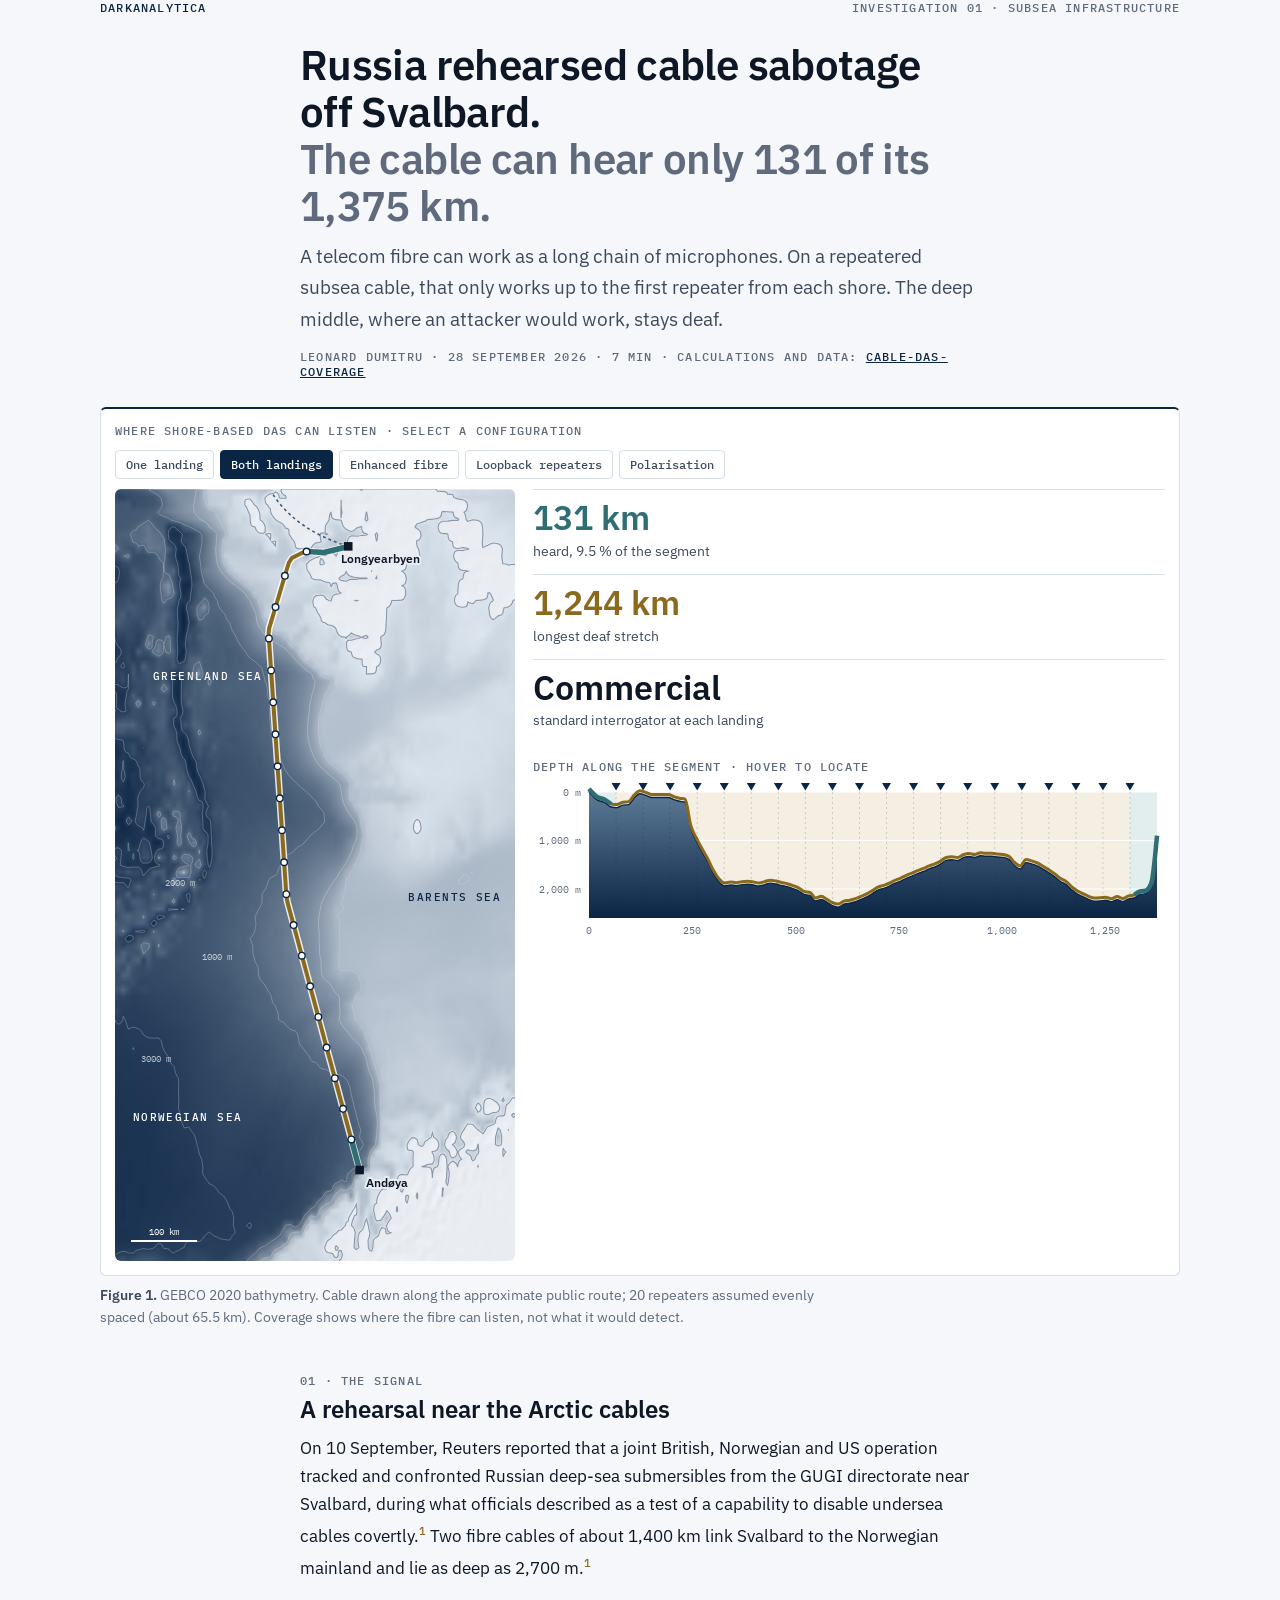
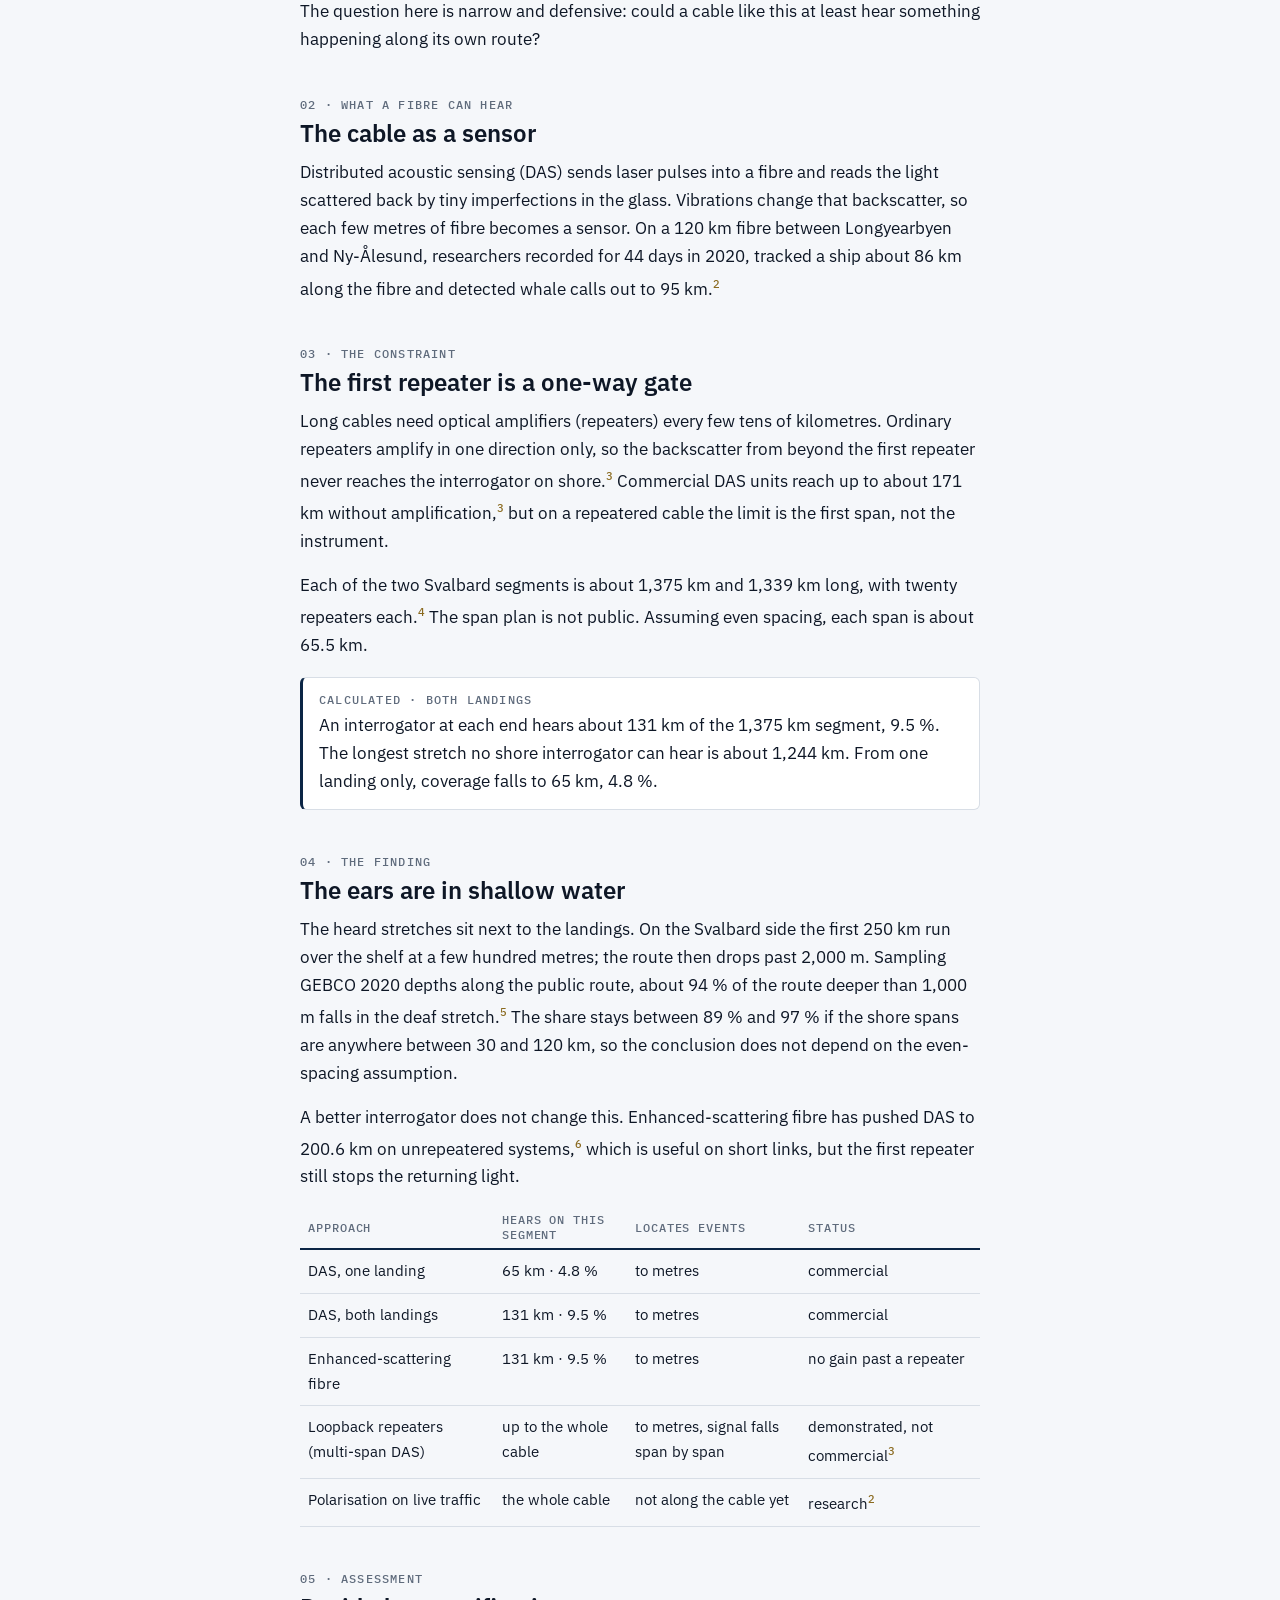
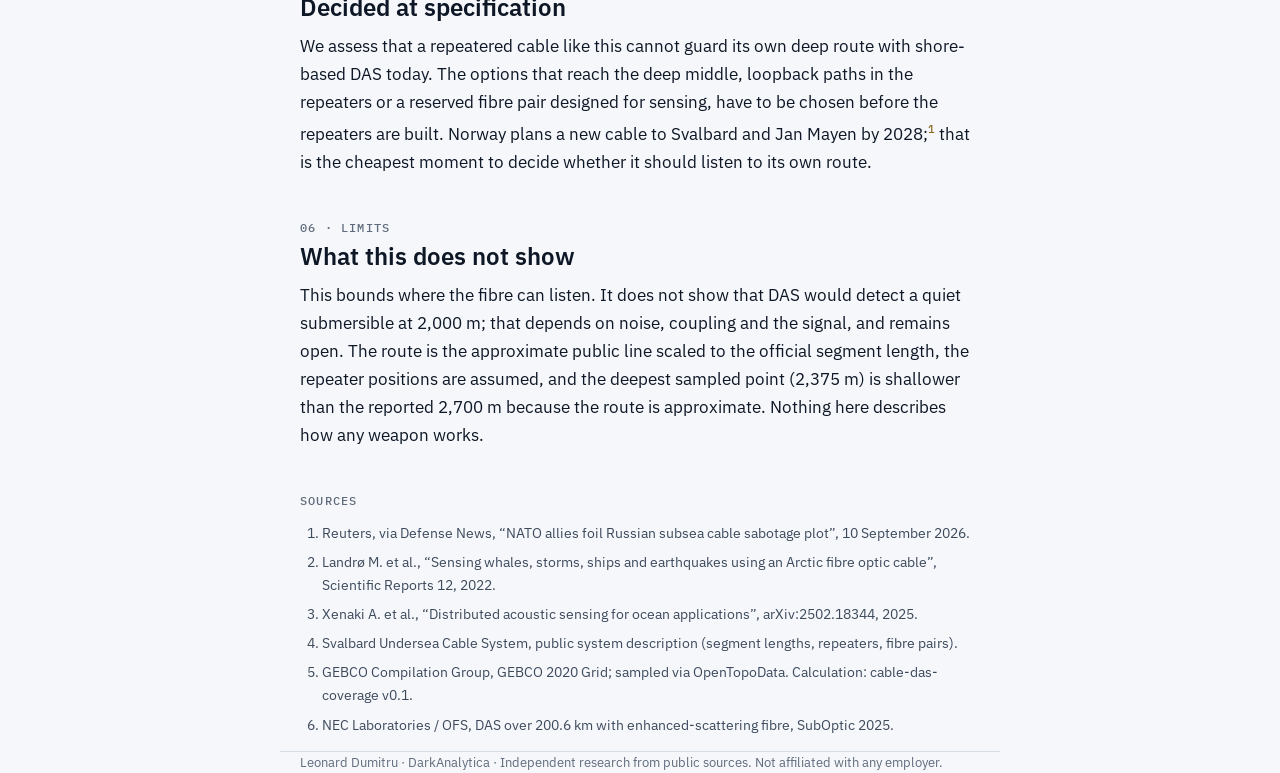
==== research/subsea-cable-das/index.html @ 2b1287aa "Add research note: what a subsea cable can hear" ====
<!doctype html><html lang="en"><head><meta charset="utf-8"><meta name="viewport" content="width=device-width,initial-scale=1">
<title>A subsea cable can hear only its first span · DarkAnalytica</title>
<meta name="description" content="Russia rehearsed cable sabotage off Svalbard. With distributed acoustic sensing, the 1,375 km Svalbard segment can hear only about 131 km from its two landings; the deep middle stays deaf.">
<meta name="author" content="Leonard Dumitru">
<link rel="canonical" href="https://darkanalytica1.github.io/research/subsea-cable-das/">
<meta property="og:type" content="article"><meta property="og:title" content="Russia rehearsed cable sabotage off Svalbard. The cable can hear only 131 of its 1,375 km.">
<meta property="og:description" content="Where a repeatered subsea cable can listen to itself with DAS, and why the deep middle stays deaf.">
<meta property="og:image" content="https://darkanalytica1.github.io/research/subsea-cable-das/og.png"><meta name="twitter:card" content="summary_large_image">
<script type="application/ld+json">{"@context":"https://schema.org","@type":"Article","headline":"A subsea cable can hear only its first span","author":{"@type":"Person","name":"Leonard Dumitru"},"datePublished":"2026-09-28","image":"https://darkanalytica1.github.io/research/subsea-cable-das/og.png"}</script>
<style>
@font-face{font-family:"IBM Plex Sans";src:url(fonts/plex-sans-400.woff2);font-weight:400}
@font-face{font-family:"IBM Plex Sans";src:url(fonts/plex-sans-500.woff2);font-weight:500}
@font-face{font-family:"IBM Plex Sans";src:url(fonts/plex-sans-600.woff2);font-weight:600 700}
@font-face{font-family:"IBM Plex Mono";src:url(fonts/plex-mono-400.woff2);font-weight:400}
@font-face{font-family:"IBM Plex Mono";src:url(fonts/plex-mono-500.woff2);font-weight:500 600}
:root{--page:#F5F7FA;--line:#D8DEE6;--ink:#0E1726;--ink2:#3D4A5C;--ink3:#5F6B7C;--navy:#0B2545;--steel:#3E5C76;--brass:#8A6A1F;--teal:#2F6F73}
*{box-sizing:border-box}body{margin:0;background:var(--page);color:var(--ink);font:400 17px/1.65 "IBM Plex Sans",system-ui,sans-serif}
a{color:var(--navy)}
.w{max-width:720px;margin:0 auto;padding:0 20px}.wide{max-width:1120px;margin:0 auto;padding:0 20px}
.mono{font:500 12px "IBM Plex Mono",monospace;letter-spacing:.1em;text-transform:uppercase;color:var(--ink3)}
header{padding:28px 0 8px}header .bar{display:flex;justify-content:space-between}header .bar a{text-decoration:none;color:var(--navy)}
h1{font:600 clamp(28px,4.2vw,42px)/1.12 "IBM Plex Sans";letter-spacing:-.015em;margin:26px 0 12px}h1 span{display:block;color:var(--ink3)}
.dek{font-size:19px;color:var(--ink2);margin:0 0 10px}.by{margin:14px 0 28px}
h2{font:600 24px/1.25 "IBM Plex Sans";margin:44px 0 10px}h2 small{display:block;font:500 12px "IBM Plex Mono";letter-spacing:.1em;color:var(--ink3);text-transform:uppercase;margin-bottom:6px}
p{margin:0 0 16px}sup a{font:500 11px "IBM Plex Mono";text-decoration:none;color:var(--brass)}
.fig{background:#fff;border:1px solid var(--line);border-top:2px solid var(--navy);border-radius:6px;padding:14px;margin:26px 0 8px}
.fig .hd{display:flex;justify-content:space-between;gap:12px;flex-wrap:wrap;margin-bottom:10px}
.tabs{display:flex;gap:6px;flex-wrap:wrap}.tabs button{all:unset;cursor:pointer;font:500 12px "IBM Plex Mono";padding:6px 10px;border:1px solid var(--line);border-radius:4px;color:var(--ink2);transition:border-color .2s,background .2s}
.tabs button:hover{border-color:var(--steel)}.tabs button[aria-pressed=true]{background:var(--navy);color:#fff;border-color:var(--navy)}
.tabs button:focus-visible{outline:2px solid var(--brass);outline-offset:2px}
.grid{display:grid;grid-template-columns:400px 1fr;gap:18px}
.stat{border-top:1px solid var(--line);padding:10px 0}.stat b{display:block;font:600 34px/1.05 "IBM Plex Sans"}.stat span{font-size:14px;color:var(--ink2)}
.cap{font-size:13.5px;color:var(--ink3);margin:8px 0 24px}.cap b{color:var(--ink2)}
table{width:100%;border-collapse:collapse;font-size:15px;margin:10px 0 24px}th{font:500 11.5px "IBM Plex Mono";letter-spacing:.08em;text-transform:uppercase;color:var(--ink3);text-align:left;border-bottom:2px solid var(--navy);padding:6px 8px}
td{border-bottom:1px solid var(--line);padding:9px 8px;vertical-align:top}
.box{background:#fff;border:1px solid var(--line);border-left:3px solid var(--navy);border-radius:6px;padding:14px 16px;margin:18px 0}
.box .mono{display:block;margin-bottom:4px}
ol.src{font-size:14px;color:var(--ink2);padding-left:22px}ol.src li{margin:6px 0}
footer{border-top:1px solid var(--line);margin-top:48px;padding:20px 0 40px;font-size:13px;color:var(--ink3)}
@media(max-width:900px){.grid{grid-template-columns:1fr}#map{margin:0 auto}}
</style></head><body>
<header class="wide"><div class="bar mono"><a href="/">DarkAnalytica</a><span>Investigation 01 · Subsea infrastructure</span></div></header>
<main>
<div class="w">
<h1>Russia rehearsed cable sabotage off Svalbard.<span>The cable can hear only 131 of its 1,375&nbsp;km.</span></h1>
<p class="dek">A telecom fibre can work as a long chain of microphones. On a repeatered subsea cable, that only works up to the first repeater from each shore. The deep middle, where an attacker would work, stays deaf.</p>
<div class="by mono">Leonard Dumitru · 28 September 2026 · 7 min · calculations and data: <a href="https://github.com/darkanalytica1/cable-das-coverage">cable-das-coverage</a></div>
</div>
<div class="wide"><div class="fig">
 <div class="hd"><span class="mono">Where shore-based DAS can listen · select a configuration</span>
  <div class="tabs" role="group" aria-label="Configuration">
   <button data-s="single" aria-pressed="false">One landing</button><button data-s="dual" aria-pressed="true">Both landings</button><button data-s="esf" aria-pressed="false">Enhanced fibre</button><button data-s="loop" aria-pressed="false">Loopback repeaters</button><button data-s="sop" aria-pressed="false">Polarisation</button></div></div>
 <div class="grid"><div id="map"><noscript><img src="static.png" alt="Map and profile of the Svalbard cable with heard and deaf stretches" style="width:100%"></noscript></div>
  <div><div class="stat"><b id="sH" style="color:var(--teal)">131 km</b><span id="sHt">heard, 9.5 % of the segment</span></div>
   <div class="stat"><b id="sD" style="color:var(--brass)">1,244 km</b><span id="sDt">longest deaf stretch</span></div>
   <div class="stat"><b id="sN">Commercial</b><span id="sNt">standard interrogator at each landing</span></div>
   <div class="mono" style="margin-top:16px">Depth along the segment · hover to locate</div><div id="prof"></div></div></div>
</div>
<p class="cap w" style="padding:0"><b>Figure 1.</b> GEBCO 2020 bathymetry. Cable drawn along the approximate public route; 20 repeaters assumed evenly spaced (about 65.5 km). Coverage shows where the fibre can listen, not what it would detect.</p></div>
<div class="w">
<h2><small>01 · The signal</small>A rehearsal near the Arctic cables</h2>
<p>On 10 September, Reuters reported that a joint British, Norwegian and US operation tracked and confronted Russian deep-sea submersibles from the GUGI directorate near Svalbard, during what officials described as a test of a capability to disable undersea cables covertly.<sup><a href="#s1">1</a></sup> Two fibre cables of about 1,400 km link Svalbard to the Norwegian mainland and lie as deep as 2,700 m.<sup><a href="#s1">1</a></sup></p>
<p>The question here is narrow and defensive: could a cable like this at least hear something happening along its own route?</p>
<h2><small>02 · What a fibre can hear</small>The cable as a sensor</h2>
<p>Distributed acoustic sensing (DAS) sends laser pulses into a fibre and reads the light scattered back by tiny imperfections in the glass. Vibrations change that backscatter, so each few metres of fibre becomes a sensor. On a 120 km fibre between Longyearbyen and Ny-Ålesund, researchers recorded for 44 days in 2020, tracked a ship about 86 km along the fibre and detected whale calls out to 95 km.<sup><a href="#s2">2</a></sup></p>
<h2><small>03 · The constraint</small>The first repeater is a one-way gate</h2>
<p>Long cables need optical amplifiers (repeaters) every few tens of kilometres. Ordinary repeaters amplify in one direction only, so the backscatter from beyond the first repeater never reaches the interrogator on shore.<sup><a href="#s3">3</a></sup> Commercial DAS units reach up to about 171 km without amplification,<sup><a href="#s3">3</a></sup> but on a repeatered cable the limit is the first span, not the instrument.</p>
<p>Each of the two Svalbard segments is about 1,375 km and 1,339 km long, with twenty repeaters each.<sup><a href="#s4">4</a></sup> The span plan is not public. Assuming even spacing, each span is about 65.5 km.</p>
<div class="box"><span class="mono">Calculated · both landings</span>An interrogator at each end hears about 131 km of the 1,375 km segment, 9.5 %. The longest stretch no shore interrogator can hear is about 1,244 km. From one landing only, coverage falls to 65 km, 4.8 %.</div>
<h2><small>04 · The finding</small>The ears are in shallow water</h2>
<p>The heard stretches sit next to the landings. On the Svalbard side the first 250 km run over the shelf at a few hundred metres; the route then drops past 2,000 m. Sampling GEBCO 2020 depths along the public route, about 94 % of the route deeper than 1,000 m falls in the deaf stretch.<sup><a href="#s5">5</a></sup> The share stays between 89 % and 97 % if the shore spans are anywhere between 30 and 120 km, so the conclusion does not depend on the even-spacing assumption.</p>
<p>A better interrogator does not change this. Enhanced-scattering fibre has pushed DAS to 200.6 km on unrepeatered systems,<sup><a href="#s6">6</a></sup> which is useful on short links, but the first repeater still stops the returning light.</p>
<table><thead><tr><th>Approach</th><th>Hears on this segment</th><th>Locates events</th><th>Status</th></tr></thead><tbody>
<tr><td>DAS, one landing</td><td>65 km · 4.8 %</td><td>to metres</td><td>commercial</td></tr>
<tr><td>DAS, both landings</td><td>131 km · 9.5 %</td><td>to metres</td><td>commercial</td></tr>
<tr><td>Enhanced-scattering fibre</td><td>131 km · 9.5 %</td><td>to metres</td><td>no gain past a repeater</td></tr>
<tr><td>Loopback repeaters (multi-span DAS)</td><td>up to the whole cable</td><td>to metres, signal falls span by span</td><td>demonstrated, not commercial<sup><a href="#s3">3</a></sup></td></tr>
<tr><td>Polarisation on live traffic</td><td>the whole cable</td><td>not along the cable yet</td><td>research<sup><a href="#s2">2</a></sup></td></tr>
</tbody></table>
<h2><small>05 · Assessment</small>Decided at specification</h2>
<p>We assess that a repeatered cable like this cannot guard its own deep route with shore-based DAS today. The options that reach the deep middle, loopback paths in the repeaters or a reserved fibre pair designed for sensing, have to be chosen before the repeaters are built. Norway plans a new cable to Svalbard and Jan Mayen by 2028;<sup><a href="#s1">1</a></sup> that is the cheapest moment to decide whether it should listen to its own route.</p>
<h2><small>06 · Limits</small>What this does not show</h2>
<p>This bounds where the fibre can listen. It does not show that DAS would detect a quiet submersible at 2,000 m; that depends on noise, coupling and the signal, and remains open. The route is the approximate public line scaled to the official segment length, the repeater positions are assumed, and the deepest sampled point (2,375 m) is shallower than the reported 2,700 m because the route is approximate. Nothing here describes how any weapon works.</p>
<h2><small>Sources</small></h2>
<ol class="src">
<li id="s1">Reuters, via Defense News, “NATO allies foil Russian subsea cable sabotage plot”, 10 September 2026.</li>
<li id="s2">Landrø M. et al., “Sensing whales, storms, ships and earthquakes using an Arctic fibre optic cable”, Scientific Reports 12, 2022.</li>
<li id="s3">Xenaki A. et al., “Distributed acoustic sensing for ocean applications”, arXiv:2502.18344, 2025.</li>
<li id="s4">Svalbard Undersea Cable System, public system description (segment lengths, repeaters, fibre pairs).</li>
<li id="s5">GEBCO Compilation Group, GEBCO 2020 Grid; sampled via OpenTopoData. Calculation: cable-das-coverage v0.1.</li>
<li id="s6">NEC Laboratories / OFS, DAS over 200.6 km with enhanced-scattering fibre, SubOptic 2025.</li>
</ol>
</div></main>
<footer class="w">Leonard Dumitru · DarkAnalytica · Independent research from public sources. Not affiliated with any employer.</footer>
<script src="d3.min.js"></script><script src="data.js"></script><script src="figure.js"></script>
<script>
const note={single:["65 km","heard, 4.8 % of the segment","1,310 km","Commercial","one interrogator at Longyearbyen"],
 dual:["131 km","heard, 9.5 % of the segment","1,244 km","Commercial","standard interrogator at each landing"],
 esf:["131 km","heard, 9.5 %: longer reach, same first repeater","1,244 km","No gain","enhanced-scattering fibre, 200.6 km reach"],
 loop:["1,375 km","heard span by span, signal falls with each span","0 km","Not commercial","loopback paths built into the repeaters"],
 sop:["1,375 km","sensed, but events cannot be located along the cable","n/a","Research","polarisation changes on the live data signal"]};
const mapEl=document.getElementById("map"), profEl=document.getElementById("prof");
function draw(s){ const W=Math.min(400,mapEl.parentElement.clientWidth);
 drawMap(mapEl,{id:"a",w:W,h:W*1.93,latMax:79.0,scenario:s,rw:4,rr:3.3,fs:12,scaleBar:[16,W*1.93-20],
  labels:[{t:"Longyearbyen",lon:15.3,lat:78.0,fs:12,w:600,halo:"#E9EDF2"},{t:"Andøya",lon:16.5,lat:69.5,fs:12,w:600,halo:"#E9EDF2"},{t:"NORWEGIAN SEA",lon:5.0,lat:70.4,mono:true,fs:10.5,c:"#fff",ls:".14em"},{t:"GREENLAND SEA",lon:6,lat:76.4,mono:true,fs:10.5,c:"#fff",ls:".14em"},{t:"BARENTS SEA",lon:18.6,lat:73.4,mono:true,fs:10.5,c:"#0B2545",ls:".14em"}]});
 drawProfile(profEl,{id:"b",w:profEl.clientWidth||600,h:170,scenario:s,fs:12,cw:3,m:{l:56,r:8,t:18,b:26},onHover:km=>mapEl._hover&&mapEl._hover(km)});
 const n=note[s]; sH.textContent=n[0]; sHt.textContent=n[1]; sD.textContent=n[2]; sN.textContent=n[3]; sNt.textContent=n[4]; }
document.querySelectorAll(".tabs button").forEach(b=>b.onclick=()=>{document.querySelectorAll(".tabs button").forEach(x=>x.setAttribute("aria-pressed",x===b));draw(b.dataset.s)});
draw("dual"); let t; addEventListener("resize",()=>{clearTimeout(t);t=setTimeout(()=>draw(document.querySelector('.tabs [aria-pressed=true]').dataset.s),200)});
</script></body></html>
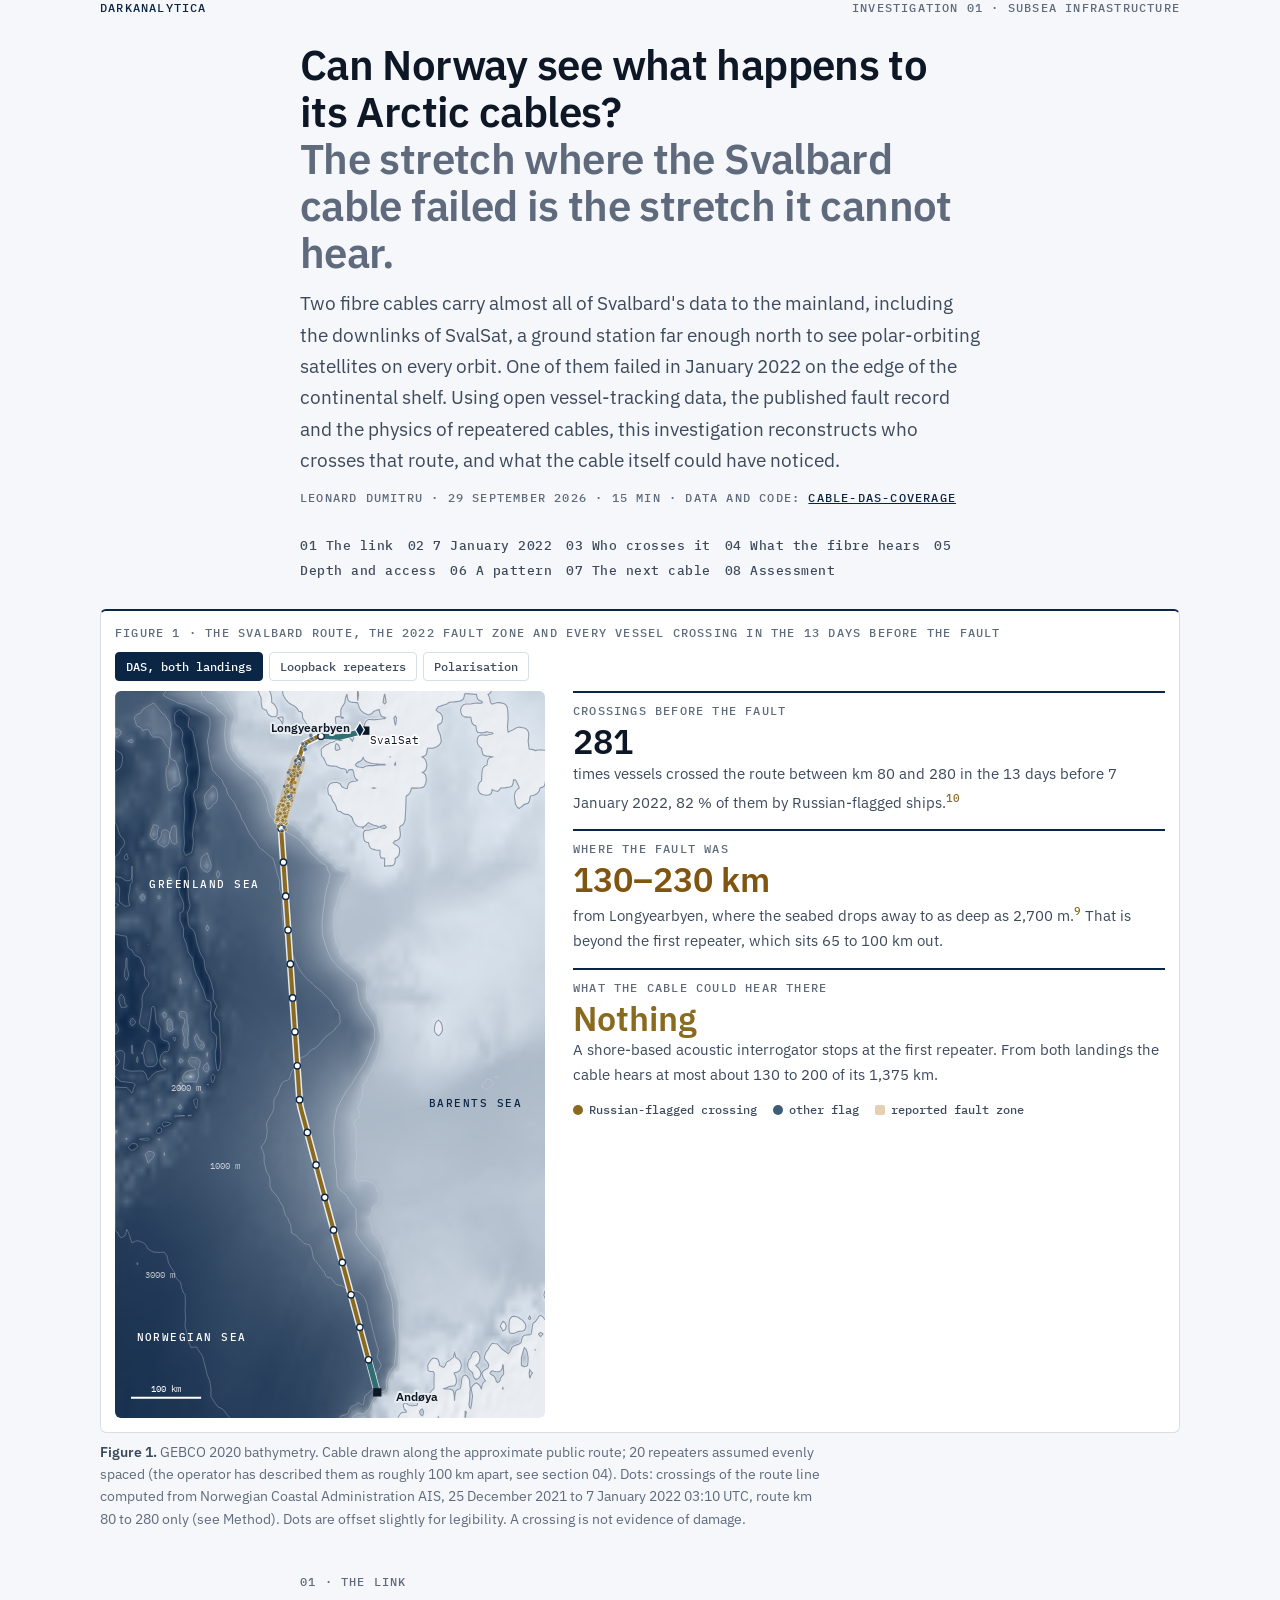
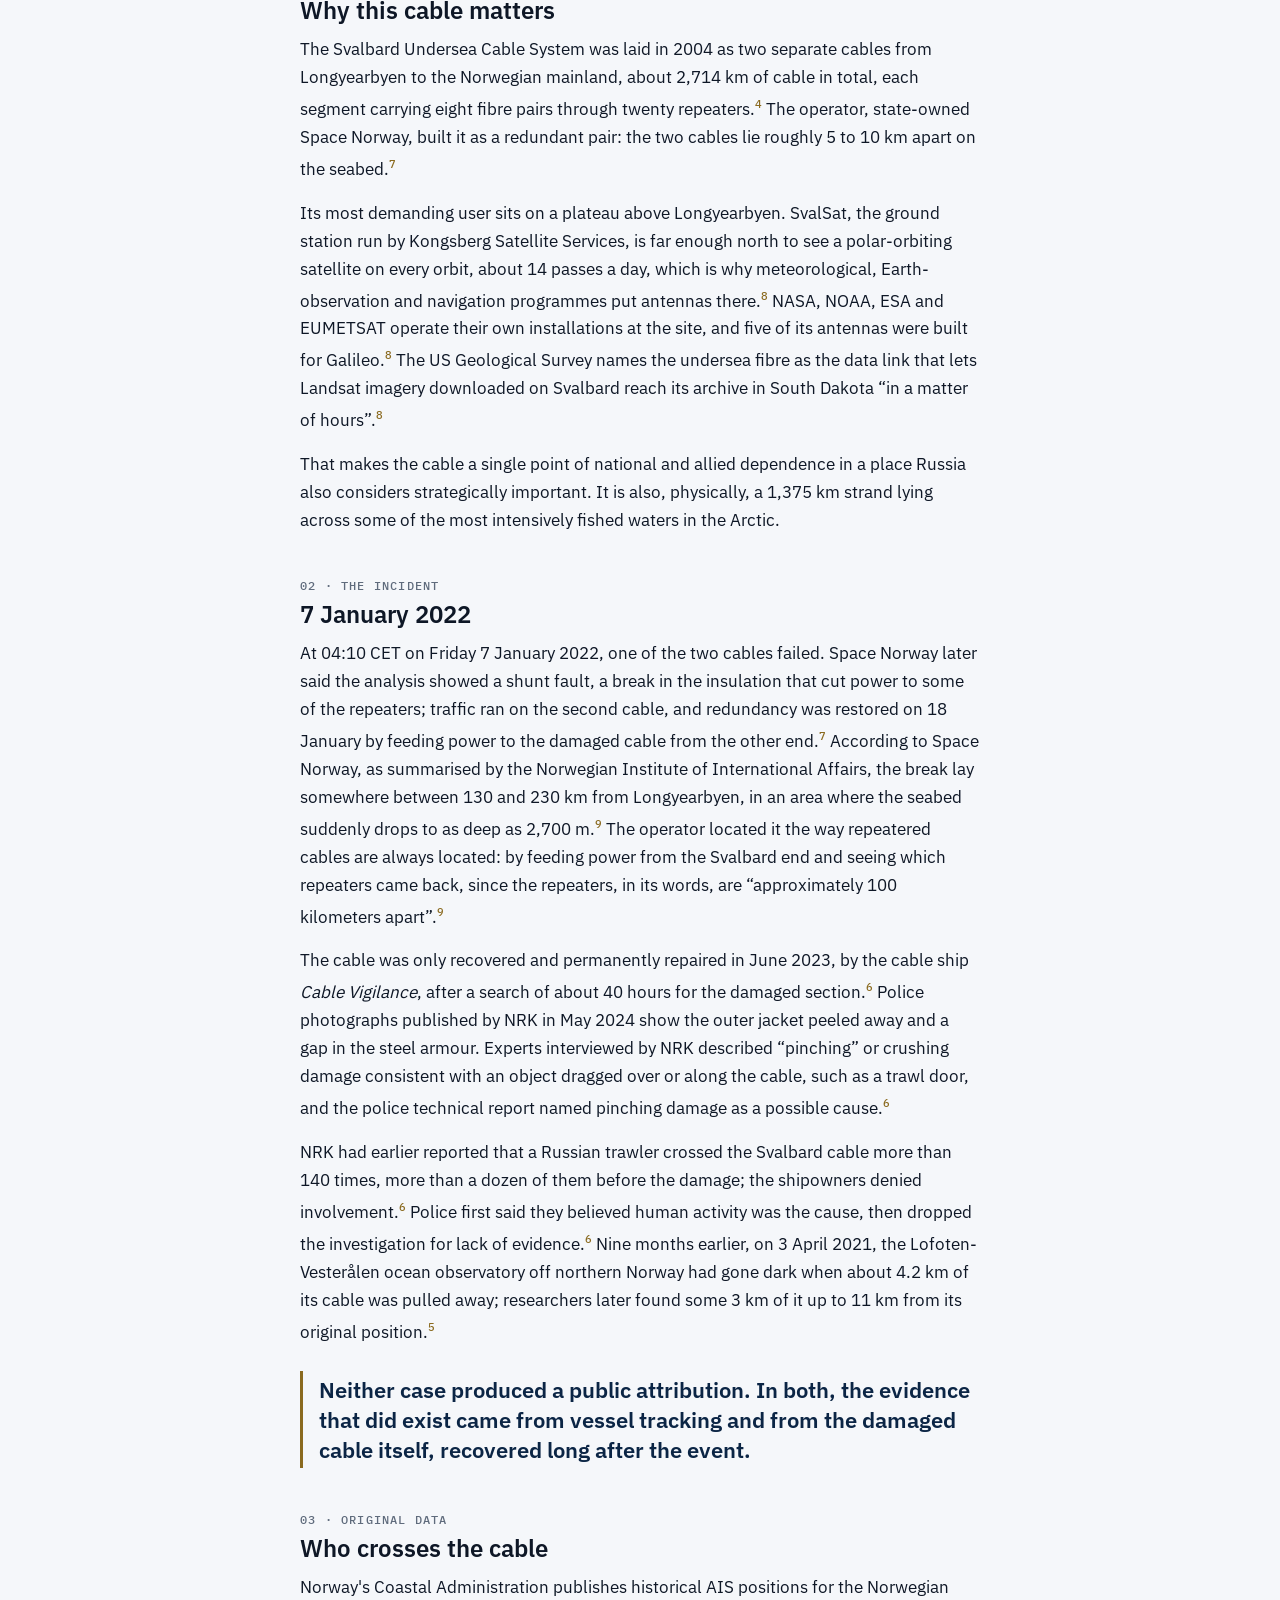
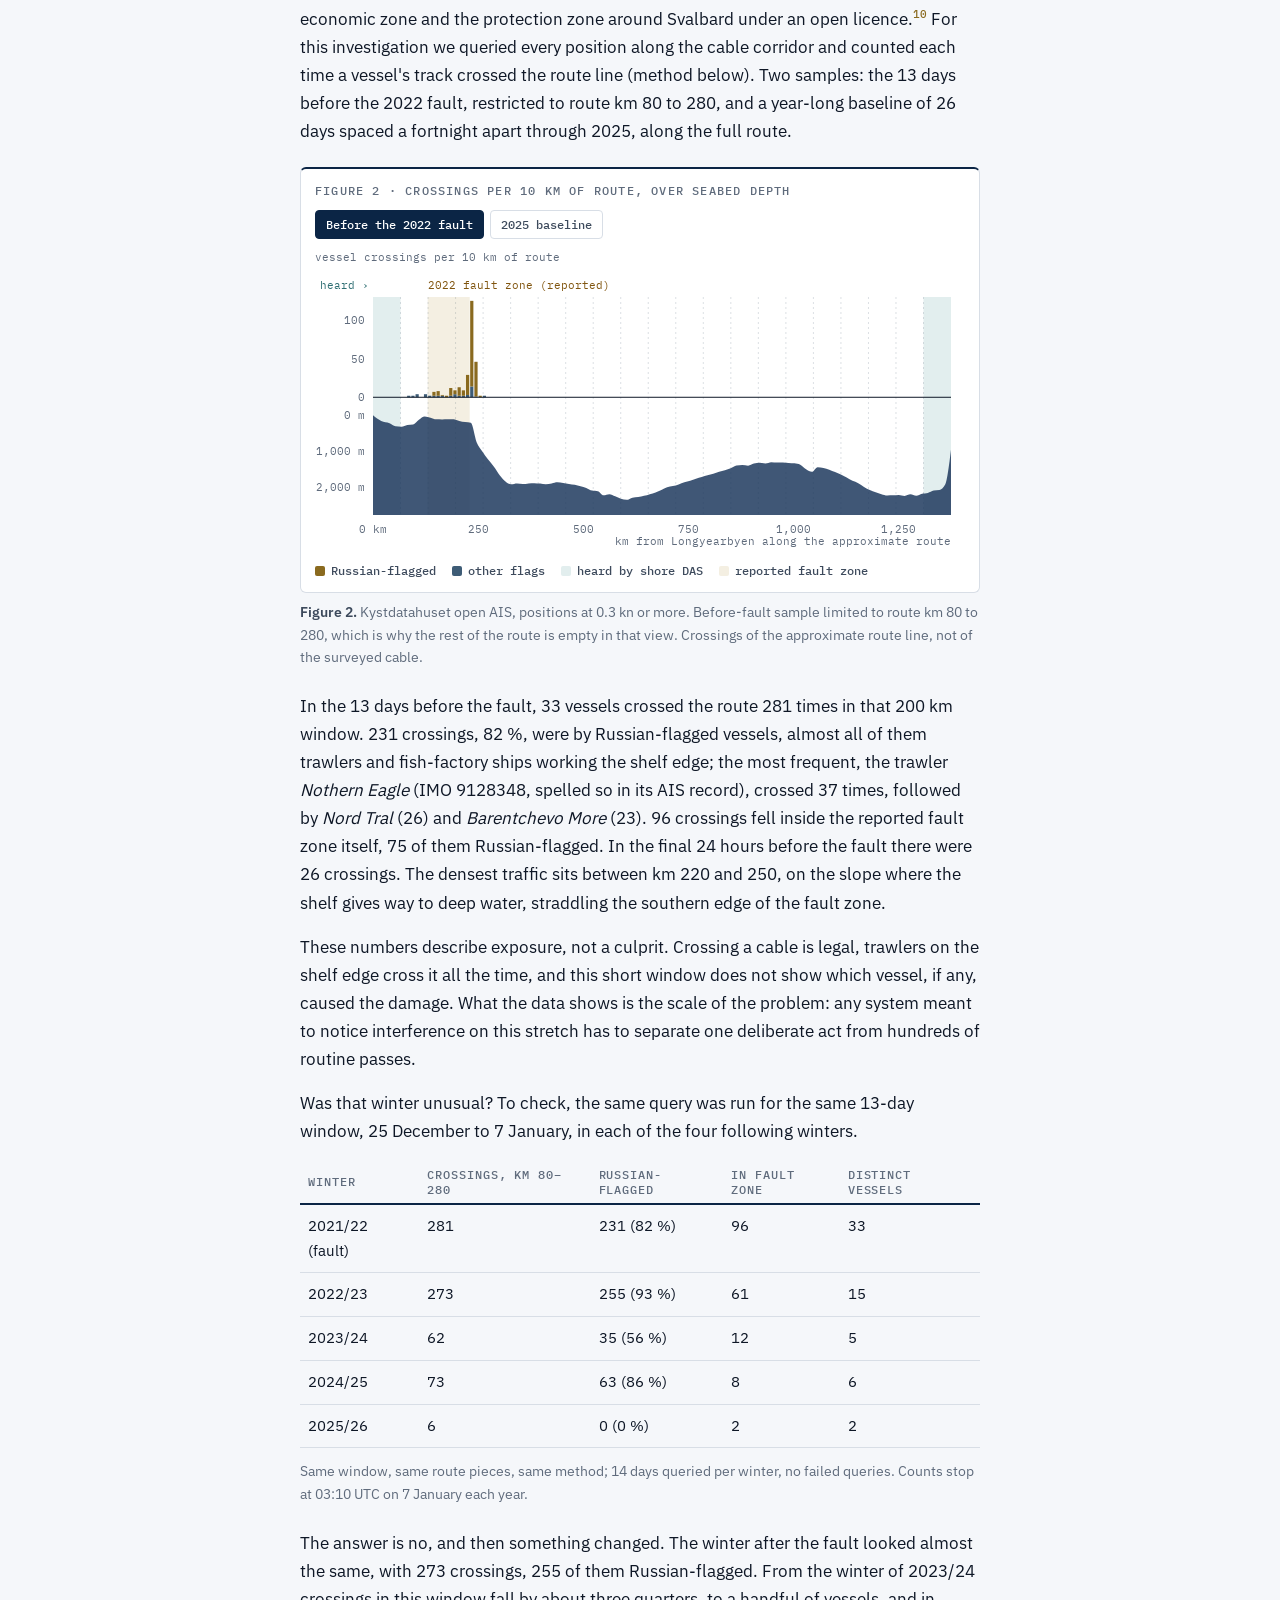
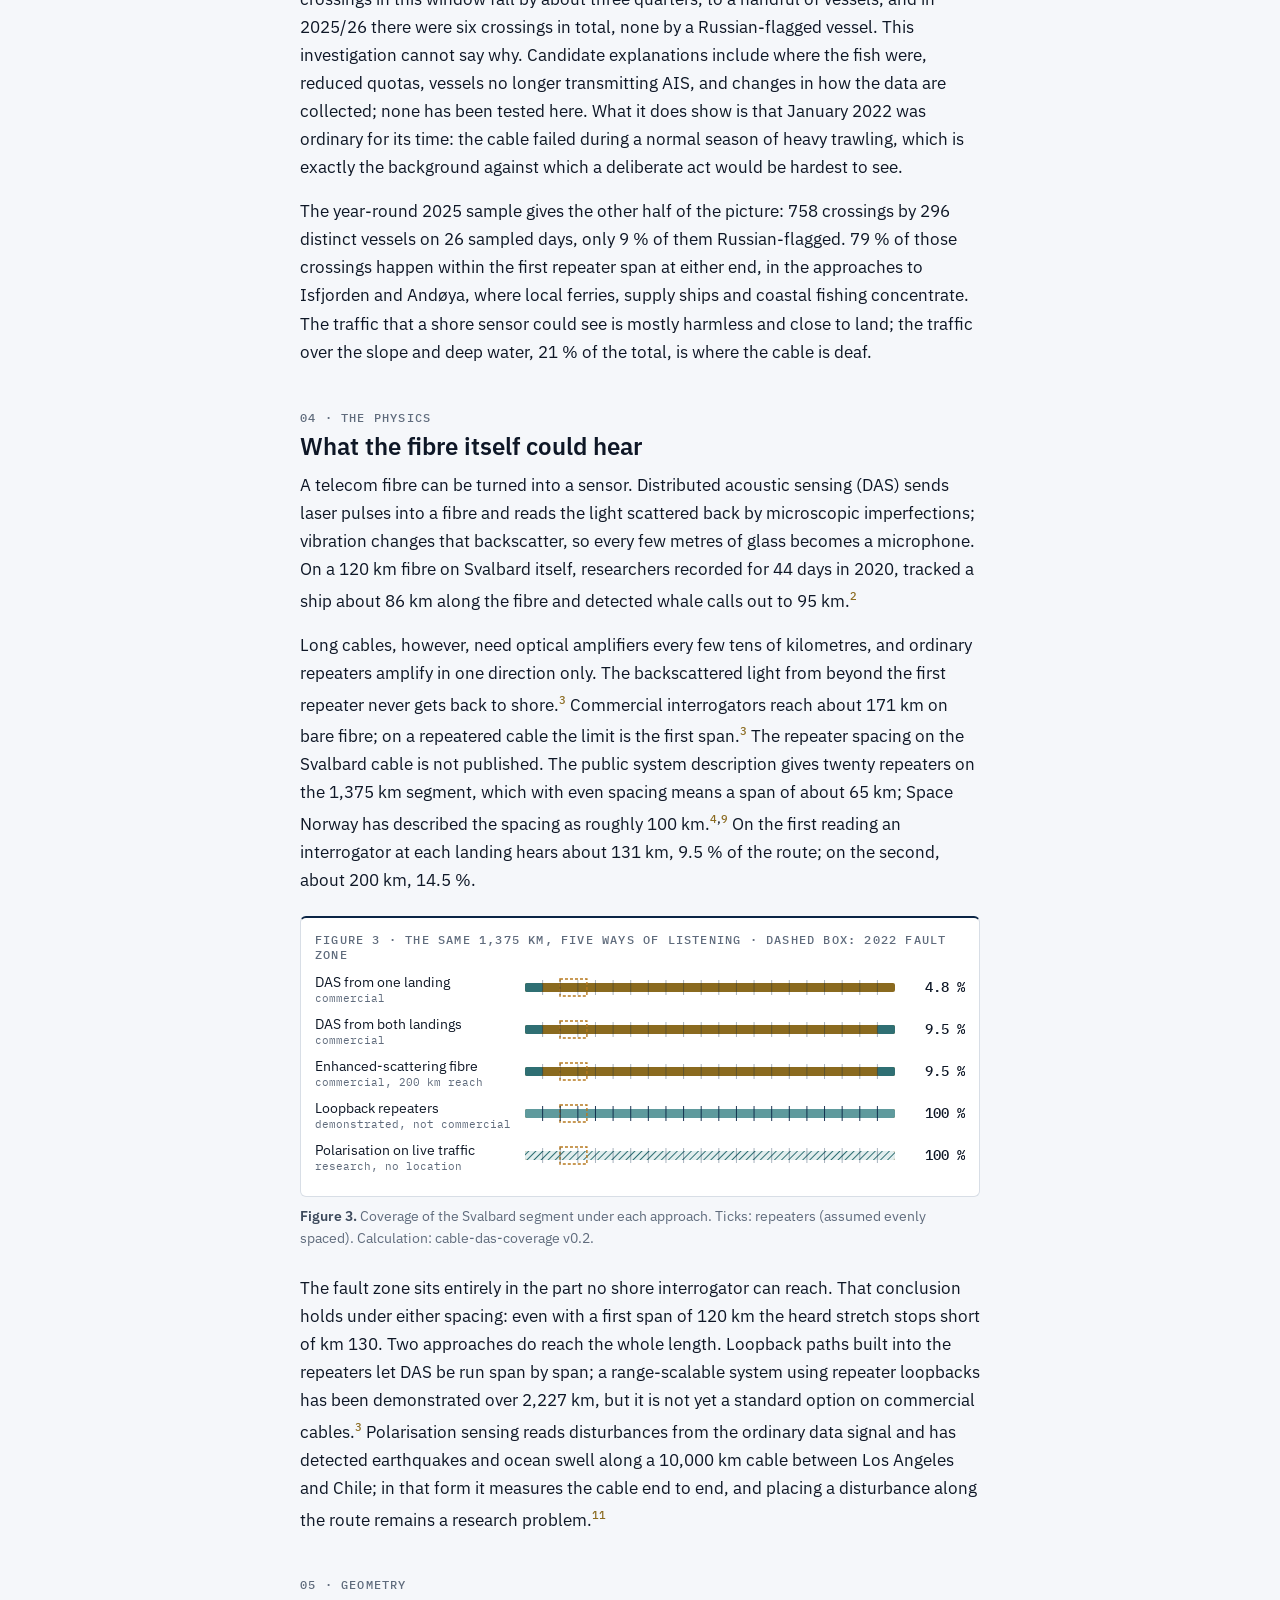
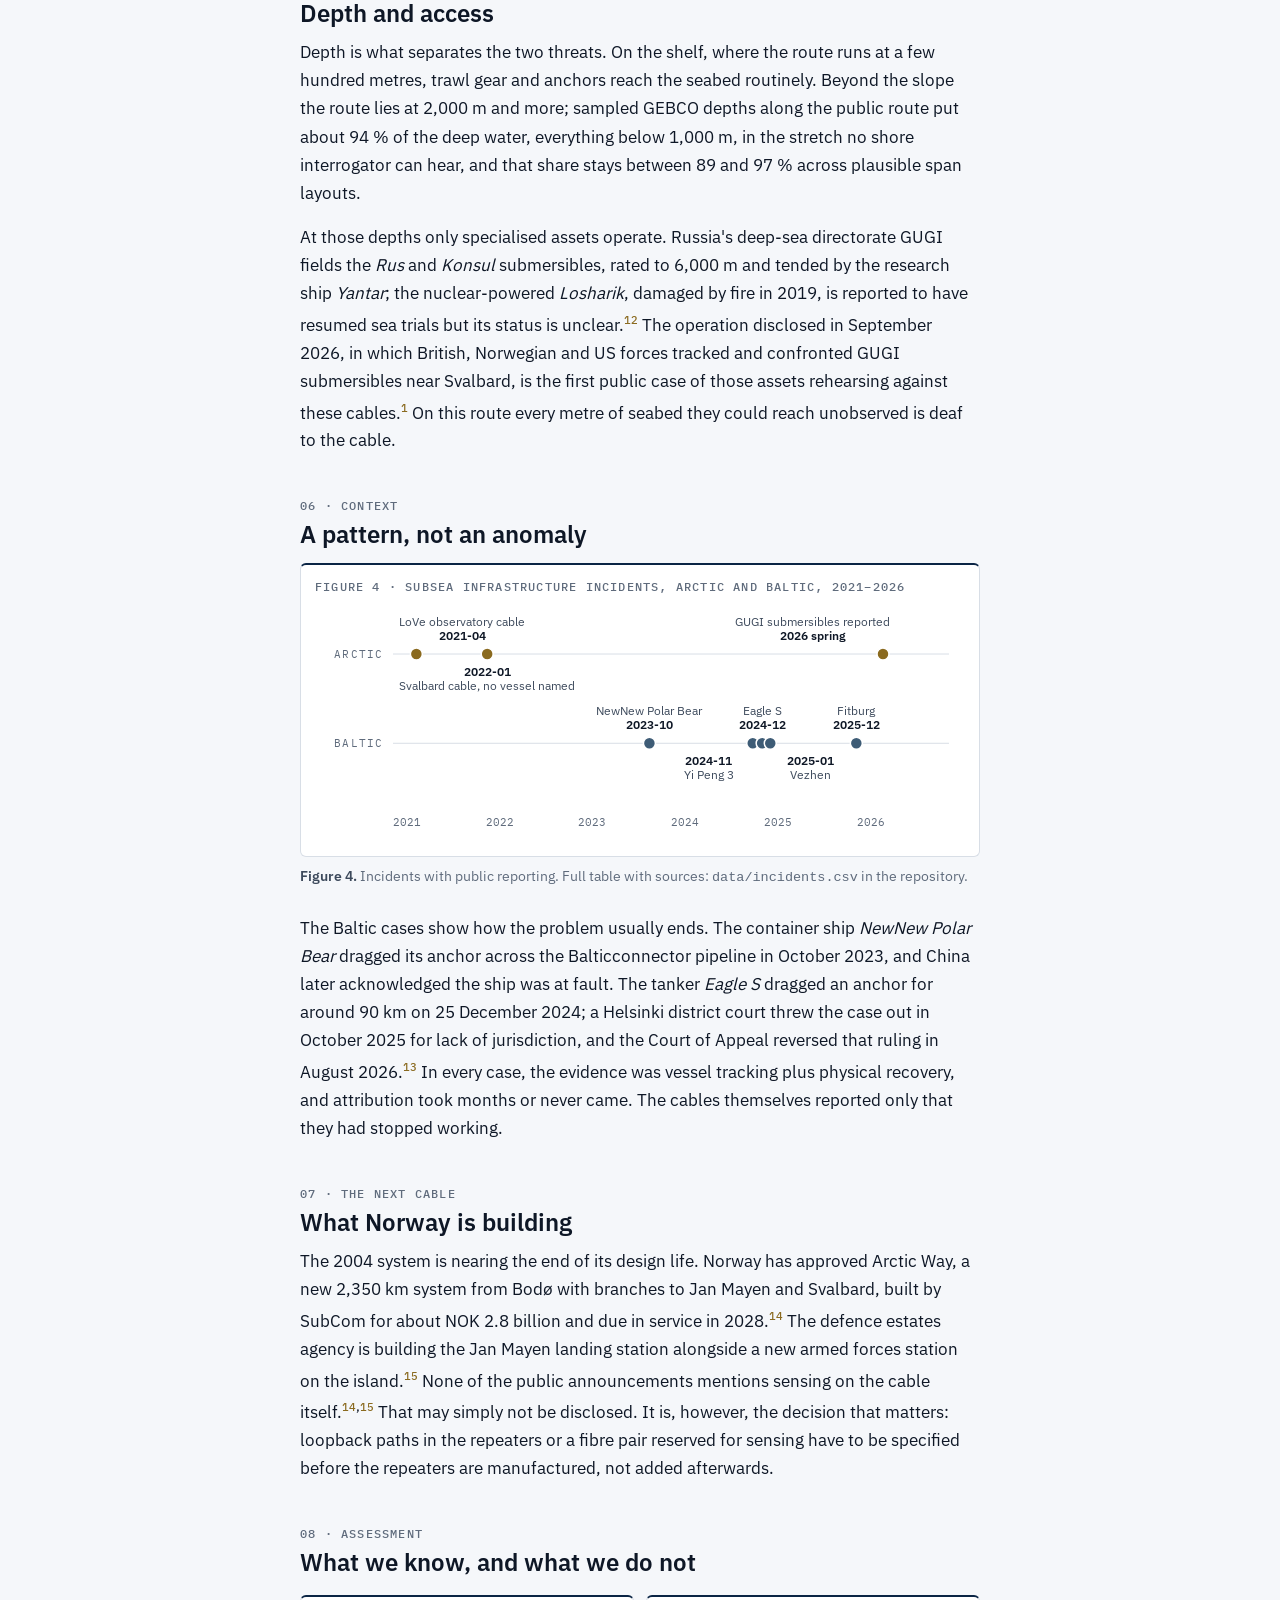
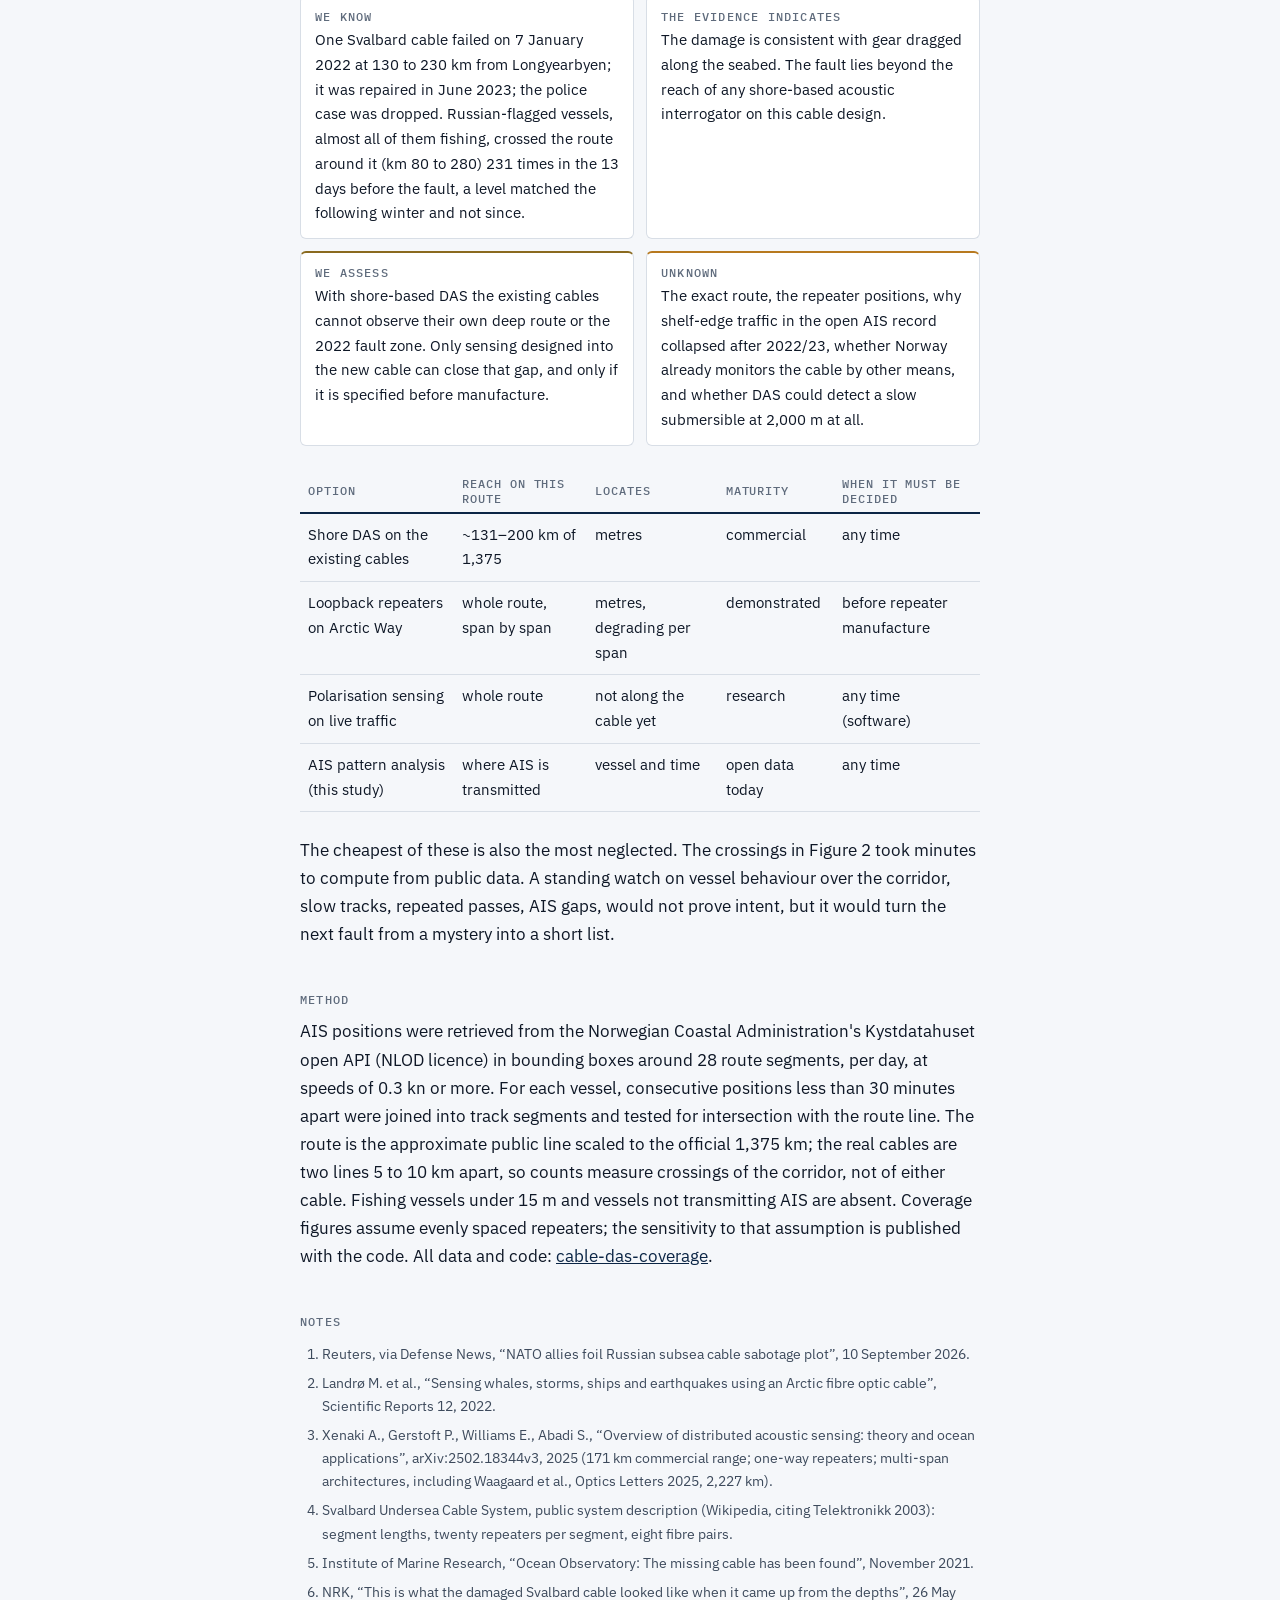
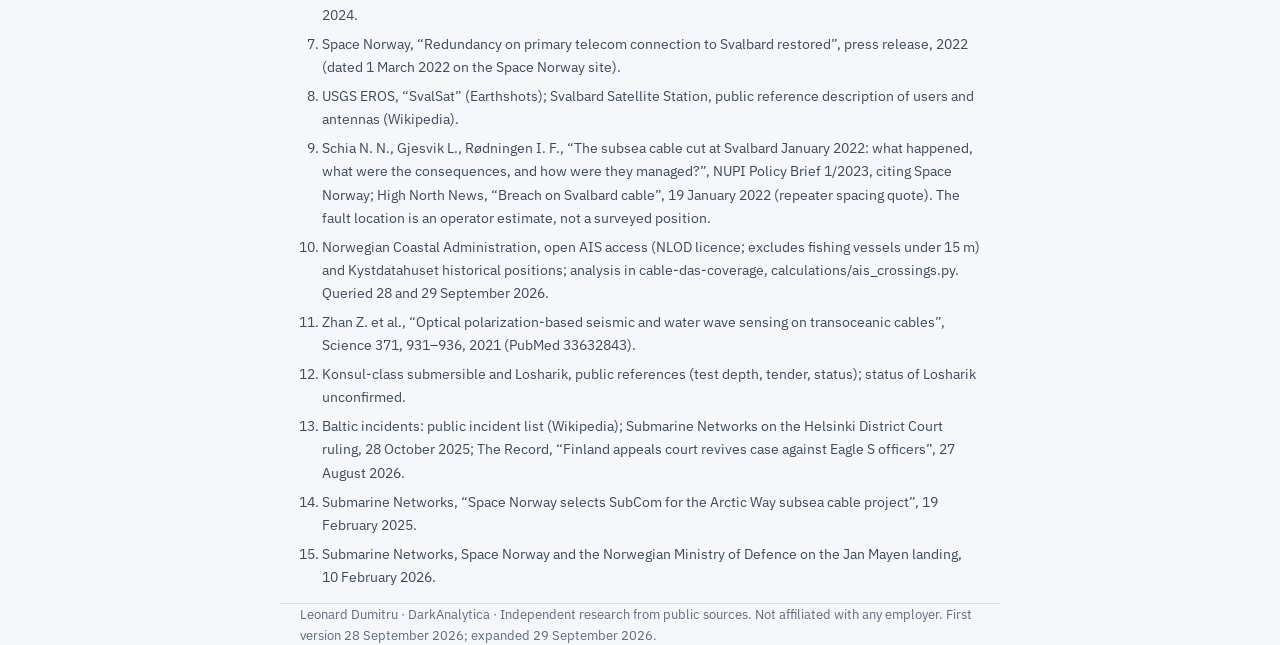
==== commit c694d0cb: "New homepage: journal and atlas layout; Black Sea positions investigation; subsea cable v2" ====
--- a/research/subsea-cable-das/index.html
+++ b/research/subsea-cable-das/index.html
@@ -1,12 +1,12 @@
 <!doctype html><html lang="en"><head><meta charset="utf-8"><meta name="viewport" content="width=device-width,initial-scale=1">
-<title>A subsea cable can hear only its first span · DarkAnalytica</title>
-<meta name="description" content="Russia rehearsed cable sabotage off Svalbard. With distributed acoustic sensing, the 1,375 km Svalbard segment can hear only about 131 km from its two landings; the deep middle stays deaf.">
+<title>Can Norway see what happens to its Arctic cables? · DarkAnalytica</title>
+<meta name="description" content="Reconstructing the Svalbard cable link, the January 2022 fault and the traffic that crosses it, from open AIS data. The stretch where the cable failed is the stretch it cannot hear.">
 <meta name="author" content="Leonard Dumitru">
 <link rel="canonical" href="https://darkanalytica1.github.io/research/subsea-cable-das/">
-<meta property="og:type" content="article"><meta property="og:title" content="Russia rehearsed cable sabotage off Svalbard. The cable can hear only 131 of its 1,375 km.">
-<meta property="og:description" content="Where a repeatered subsea cable can listen to itself with DAS, and why the deep middle stays deaf.">
+<meta property="og:type" content="article"><meta property="og:title" content="Can Norway see what happens to its Arctic cables?">
+<meta property="og:description" content="The stretch where the Svalbard cable failed in 2022 is the stretch it cannot hear. Open AIS data, a fault record and the physics of repeatered cables.">
 <meta property="og:image" content="https://darkanalytica1.github.io/research/subsea-cable-das/og.png"><meta name="twitter:card" content="summary_large_image">
-<script type="application/ld+json">{"@context":"https://schema.org","@type":"Article","headline":"A subsea cable can hear only its first span","author":{"@type":"Person","name":"Leonard Dumitru"},"datePublished":"2026-09-28","image":"https://darkanalytica1.github.io/research/subsea-cable-das/og.png"}</script>
+<script type="application/ld+json">{"@context":"https://schema.org","@type":"Article","headline":"Can Norway see what happens to its Arctic cables?","author":{"@type":"Person","name":"Leonard Dumitru"},"datePublished":"2026-09-28","dateModified":"2026-09-29","image":"https://darkanalytica1.github.io/research/subsea-cable-das/og.png"}</script>
 <style>
 @font-face{font-family:"IBM Plex Sans";src:url(fonts/plex-sans-400.woff2);font-weight:400}
 @font-face{font-family:"IBM Plex Sans";src:url(fonts/plex-sans-500.woff2);font-weight:500}
@@ -31,80 +31,149 @@
 .grid{display:grid;grid-template-columns:400px 1fr;gap:18px}
 .stat{border-top:1px solid var(--line);padding:10px 0}.stat b{display:block;font:600 34px/1.05 "IBM Plex Sans"}.stat span{font-size:14px;color:var(--ink2)}
 .cap{font-size:13.5px;color:var(--ink3);margin:8px 0 24px}.cap b{color:var(--ink2)}
-table{width:100%;border-collapse:collapse;font-size:15px;margin:10px 0 24px}th{font:500 11.5px "IBM Plex Mono";letter-spacing:.08em;text-transform:uppercase;color:var(--ink3);text-align:left;border-bottom:2px solid var(--navy);padding:6px 8px}
+.tbl{overflow-x:auto;-webkit-overflow-scrolling:touch;margin:10px 0 24px}.tbl table{min-width:560px;margin:0}table{width:100%;border-collapse:collapse;font-size:15px;margin:10px 0 24px}th{font:500 11.5px "IBM Plex Mono";letter-spacing:.08em;text-transform:uppercase;color:var(--ink3);text-align:left;border-bottom:2px solid var(--navy);padding:6px 8px}
 td{border-bottom:1px solid var(--line);padding:9px 8px;vertical-align:top}
 .box{background:#fff;border:1px solid var(--line);border-left:3px solid var(--navy);border-radius:6px;padding:14px 16px;margin:18px 0}
 .box .mono{display:block;margin-bottom:4px}
 ol.src{font-size:14px;color:var(--ink2);padding-left:22px}ol.src li{margin:6px 0}
 footer{border-top:1px solid var(--line);margin-top:48px;padding:20px 0 40px;font-size:13px;color:var(--ink3)}
 @media(max-width:900px){.grid{grid-template-columns:1fr}#map{margin:0 auto}}
+.hero{display:grid;grid-template-columns:auto 1fr;gap:28px;align-items:start}
+.kf{border-top:2px solid var(--navy);padding-top:10px}.kf .mono{display:block}.kf b{display:block;font:600 34px/1.05 "IBM Plex Sans";margin:6px 0 2px}.kf p{font-size:15px;margin:0 0 14px;color:var(--ink2)}
+.claims{display:grid;grid-template-columns:repeat(2,1fr);gap:12px;margin:18px 0 24px}.claims div{background:#fff;border:1px solid var(--line);border-top:2px solid var(--navy);border-radius:6px;padding:12px 14px;font-size:15px}
+.claims div .mono{display:block;margin-bottom:4px}.claims .as{border-top-color:var(--brass)}.claims .un{border-top-color:#B7791F}
+.legend{display:flex;gap:16px;flex-wrap:wrap;font:500 12px "IBM Plex Mono";color:var(--ink2);margin-top:6px}.legend i{display:inline-block;width:10px;height:10px;border-radius:50%;margin-right:6px;vertical-align:-1px}
+.toc{font:500 12.5px "IBM Plex Mono";letter-spacing:.04em;color:var(--ink3);margin:6px 0 26px;line-height:2}.toc a{color:var(--ink2);text-decoration:none;margin-right:14px}
+.pull{font:600 22px/1.35 "IBM Plex Sans";color:var(--navy);border-left:3px solid var(--brass);padding:4px 0 4px 16px;margin:26px 0}
+@media(max-width:900px){.hero{grid-template-columns:1fr}.claims{grid-template-columns:1fr}}
 </style></head><body>
+</head><body>
 <header class="wide"><div class="bar mono"><a href="/">DarkAnalytica</a><span>Investigation 01 · Subsea infrastructure</span></div></header>
 <main>
 <div class="w">
-<h1>Russia rehearsed cable sabotage off Svalbard.<span>The cable can hear only 131 of its 1,375&nbsp;km.</span></h1>
-<p class="dek">A telecom fibre can work as a long chain of microphones. On a repeatered subsea cable, that only works up to the first repeater from each shore. The deep middle, where an attacker would work, stays deaf.</p>
-<div class="by mono">Leonard Dumitru · 28 September 2026 · 7 min · calculations and data: <a href="https://github.com/darkanalytica1/cable-das-coverage">cable-das-coverage</a></div>
+<h1>Can Norway see what happens to its Arctic cables?<span>The stretch where the Svalbard cable failed is the stretch it cannot hear.</span></h1>
+<p class="dek">Two fibre cables carry almost all of Svalbard's data to the mainland, including the downlinks of SvalSat, a ground station far enough north to see polar-orbiting satellites on every orbit. One of them failed in January 2022 on the edge of the continental shelf. Using open vessel-tracking data, the published fault record and the physics of repeatered cables, this investigation reconstructs who crosses that route, and what the cable itself could have noticed.</p>
+<div class="by mono">Leonard Dumitru · 29 September 2026 · 15 min · data and code: <a href="https://github.com/darkanalytica1/cable-das-coverage">cable-das-coverage</a></div>
+<div class="toc"><a href="#c1">01 The link</a><a href="#c2">02 7 January 2022</a><a href="#c3">03 Who crosses it</a><a href="#c4">04 What the fibre hears</a><a href="#c5">05 Depth and access</a><a href="#c6">06 A pattern</a><a href="#c7">07 The next cable</a><a href="#c8">08 Assessment</a></div>
 </div>
+
 <div class="wide"><div class="fig">
- <div class="hd"><span class="mono">Where shore-based DAS can listen · select a configuration</span>
-  <div class="tabs" role="group" aria-label="Configuration">
-   <button data-s="single" aria-pressed="false">One landing</button><button data-s="dual" aria-pressed="true">Both landings</button><button data-s="esf" aria-pressed="false">Enhanced fibre</button><button data-s="loop" aria-pressed="false">Loopback repeaters</button><button data-s="sop" aria-pressed="false">Polarisation</button></div></div>
- <div class="grid"><div id="map"><noscript><img src="static.png" alt="Map and profile of the Svalbard cable with heard and deaf stretches" style="width:100%"></noscript></div>
-  <div><div class="stat"><b id="sH" style="color:var(--teal)">131 km</b><span id="sHt">heard, 9.5 % of the segment</span></div>
-   <div class="stat"><b id="sD" style="color:var(--brass)">1,244 km</b><span id="sDt">longest deaf stretch</span></div>
-   <div class="stat"><b id="sN">Commercial</b><span id="sNt">standard interrogator at each landing</span></div>
-   <div class="mono" style="margin-top:16px">Depth along the segment · hover to locate</div><div id="prof"></div></div></div>
+ <div class="hd"><span class="mono">Figure 1 · The Svalbard route, the 2022 fault zone and every vessel crossing in the 13 days before the fault</span>
+  <div class="tabs" role="group" aria-label="Sensing configuration">
+   <button data-s="dual" aria-pressed="true">DAS, both landings</button><button data-s="loop" aria-pressed="false">Loopback repeaters</button><button data-s="sop" aria-pressed="false">Polarisation</button></div></div>
+ <div class="hero"><div id="map"><noscript><img src="static.png" alt="Map of the Svalbard cable route with the 2022 fault zone and vessel crossings" style="width:100%"></noscript></div>
+  <div>
+   <div class="kf"><span class="mono">Crossings before the fault</span><b>281</b><p>times vessels crossed the route between km 80 and 280 in the 13 days before 7 January 2022, 82 % of them by Russian-flagged ships.<sup><a href="#n10">10</a></sup></p></div>
+   <div class="kf"><span class="mono">Where the fault was</span><b style="color:#80550F">130–230 km</b><p>from Longyearbyen, where the seabed drops away to as deep as 2,700 m.<sup><a href="#n9">9</a></sup> That is beyond the first repeater, which sits 65 to 100 km out.</p></div>
+   <div class="kf"><span class="mono">What the cable could hear there</span><b style="color:var(--brass)">Nothing</b><p>A shore-based acoustic interrogator stops at the first repeater. From both landings the cable hears at most about 130 to 200 of its 1,375 km.</p></div>
+   <div class="legend"><span><i style="background:#8A6A1F"></i>Russian-flagged crossing</span><span><i style="background:#3E5C76"></i>other flag</span><span><i style="background:#B7791F;opacity:.35;border-radius:2px"></i>reported fault zone</span></div>
+  </div></div>
 </div>
-<p class="cap w" style="padding:0"><b>Figure 1.</b> GEBCO 2020 bathymetry. Cable drawn along the approximate public route; 20 repeaters assumed evenly spaced (about 65.5 km). Coverage shows where the fibre can listen, not what it would detect.</p></div>
+<p class="cap w" style="padding:0"><b>Figure 1.</b> GEBCO 2020 bathymetry. Cable drawn along the approximate public route; 20 repeaters assumed evenly spaced (the operator has described them as roughly 100 km apart, see section 04). Dots: crossings of the route line computed from Norwegian Coastal Administration AIS, 25 December 2021 to 7 January 2022 03:10 UTC, route km 80 to 280 only (see Method). Dots are offset slightly for legibility. A crossing is not evidence of damage.</p></div>
+
 <div class="w">
-<h2><small>01 · The signal</small>A rehearsal near the Arctic cables</h2>
-<p>On 10 September, Reuters reported that a joint British, Norwegian and US operation tracked and confronted Russian deep-sea submersibles from the GUGI directorate near Svalbard, during what officials described as a test of a capability to disable undersea cables covertly.<sup><a href="#s1">1</a></sup> Two fibre cables of about 1,400 km link Svalbard to the Norwegian mainland and lie as deep as 2,700 m.<sup><a href="#s1">1</a></sup></p>
-<p>The question here is narrow and defensive: could a cable like this at least hear something happening along its own route?</p>
-<h2><small>02 · What a fibre can hear</small>The cable as a sensor</h2>
-<p>Distributed acoustic sensing (DAS) sends laser pulses into a fibre and reads the light scattered back by tiny imperfections in the glass. Vibrations change that backscatter, so each few metres of fibre becomes a sensor. On a 120 km fibre between Longyearbyen and Ny-Ålesund, researchers recorded for 44 days in 2020, tracked a ship about 86 km along the fibre and detected whale calls out to 95 km.<sup><a href="#s2">2</a></sup></p>
-<h2><small>03 · The constraint</small>The first repeater is a one-way gate</h2>
-<p>Long cables need optical amplifiers (repeaters) every few tens of kilometres. Ordinary repeaters amplify in one direction only, so the backscatter from beyond the first repeater never reaches the interrogator on shore.<sup><a href="#s3">3</a></sup> Commercial DAS units reach up to about 171 km without amplification,<sup><a href="#s3">3</a></sup> but on a repeatered cable the limit is the first span, not the instrument.</p>
-<p>Each of the two Svalbard segments is about 1,375 km and 1,339 km long, with twenty repeaters each.<sup><a href="#s4">4</a></sup> The span plan is not public. Assuming even spacing, each span is about 65.5 km.</p>
-<div class="box"><span class="mono">Calculated · both landings</span>An interrogator at each end hears about 131 km of the 1,375 km segment, 9.5 %. The longest stretch no shore interrogator can hear is about 1,244 km. From one landing only, coverage falls to 65 km, 4.8 %.</div>
-<h2><small>04 · The finding</small>The ears are in shallow water</h2>
-<p>The heard stretches sit next to the landings. On the Svalbard side the first 250 km run over the shelf at a few hundred metres; the route then drops past 2,000 m. Sampling GEBCO 2020 depths along the public route, about 94 % of the route deeper than 1,000 m falls in the deaf stretch.<sup><a href="#s5">5</a></sup> The share stays between 89 % and 97 % if the shore spans are anywhere between 30 and 120 km, so the conclusion does not depend on the even-spacing assumption.</p>
-<p>A better interrogator does not change this. Enhanced-scattering fibre has pushed DAS to 200.6 km on unrepeatered systems,<sup><a href="#s6">6</a></sup> which is useful on short links, but the first repeater still stops the returning light.</p>
-<table><thead><tr><th>Approach</th><th>Hears on this segment</th><th>Locates events</th><th>Status</th></tr></thead><tbody>
-<tr><td>DAS, one landing</td><td>65 km · 4.8 %</td><td>to metres</td><td>commercial</td></tr>
-<tr><td>DAS, both landings</td><td>131 km · 9.5 %</td><td>to metres</td><td>commercial</td></tr>
-<tr><td>Enhanced-scattering fibre</td><td>131 km · 9.5 %</td><td>to metres</td><td>no gain past a repeater</td></tr>
-<tr><td>Loopback repeaters (multi-span DAS)</td><td>up to the whole cable</td><td>to metres, signal falls span by span</td><td>demonstrated, not commercial<sup><a href="#s3">3</a></sup></td></tr>
-<tr><td>Polarisation on live traffic</td><td>the whole cable</td><td>not along the cable yet</td><td>research<sup><a href="#s2">2</a></sup></td></tr>
-</tbody></table>
-<h2><small>05 · Assessment</small>Decided at specification</h2>
-<p>We assess that a repeatered cable like this cannot guard its own deep route with shore-based DAS today. The options that reach the deep middle, loopback paths in the repeaters or a reserved fibre pair designed for sensing, have to be chosen before the repeaters are built. Norway plans a new cable to Svalbard and Jan Mayen by 2028;<sup><a href="#s1">1</a></sup> that is the cheapest moment to decide whether it should listen to its own route.</p>
-<h2><small>06 · Limits</small>What this does not show</h2>
-<p>This bounds where the fibre can listen. It does not show that DAS would detect a quiet submersible at 2,000 m; that depends on noise, coupling and the signal, and remains open. The route is the approximate public line scaled to the official segment length, the repeater positions are assumed, and the deepest sampled point (2,375 m) is shallower than the reported 2,700 m because the route is approximate. Nothing here describes how any weapon works.</p>
-<h2><small>Sources</small></h2>
+<h2 id="c1"><small>01 · The link</small>Why this cable matters</h2>
+<p>The Svalbard Undersea Cable System was laid in 2004 as two separate cables from Longyearbyen to the Norwegian mainland, about 2,714 km of cable in total, each segment carrying eight fibre pairs through twenty repeaters.<sup><a href="#n4">4</a></sup> The operator, state-owned Space Norway, built it as a redundant pair: the two cables lie roughly 5 to 10 km apart on the seabed.<sup><a href="#n7">7</a></sup></p>
+<p>Its most demanding user sits on a plateau above Longyearbyen. SvalSat, the ground station run by Kongsberg Satellite Services, is far enough north to see a polar-orbiting satellite on every orbit, about 14 passes a day, which is why meteorological, Earth-observation and navigation programmes put antennas there.<sup><a href="#n8">8</a></sup> NASA, NOAA, ESA and EUMETSAT operate their own installations at the site, and five of its antennas were built for Galileo.<sup><a href="#n8">8</a></sup> The US Geological Survey names the undersea fibre as the data link that lets Landsat imagery downloaded on Svalbard reach its archive in South Dakota “in a matter of hours”.<sup><a href="#n8">8</a></sup></p>
+<p>That makes the cable a single point of national and allied dependence in a place Russia also considers strategically important. It is also, physically, a 1,375 km strand lying across some of the most intensively fished waters in the Arctic.</p>
+
+<h2 id="c2"><small>02 · The incident</small>7 January 2022</h2>
+<p>At 04:10 CET on Friday 7 January 2022, one of the two cables failed. Space Norway later said the analysis showed a shunt fault, a break in the insulation that cut power to some of the repeaters; traffic ran on the second cable, and redundancy was restored on 18 January by feeding power to the damaged cable from the other end.<sup><a href="#n7">7</a></sup> According to Space Norway, as summarised by the Norwegian Institute of International Affairs, the break lay somewhere between 130 and 230 km from Longyearbyen, in an area where the seabed suddenly drops to as deep as 2,700 m.<sup><a href="#n9">9</a></sup> The operator located it the way repeatered cables are always located: by feeding power from the Svalbard end and seeing which repeaters came back, since the repeaters, in its words, are “approximately 100 kilometers apart”.<sup><a href="#n9">9</a></sup></p>
+<p>The cable was only recovered and permanently repaired in June 2023, by the cable ship <i>Cable Vigilance</i>, after a search of about 40 hours for the damaged section.<sup><a href="#n6">6</a></sup> Police photographs published by NRK in May 2024 show the outer jacket peeled away and a gap in the steel armour. Experts interviewed by NRK described “pinching” or crushing damage consistent with an object dragged over or along the cable, such as a trawl door, and the police technical report named pinching damage as a possible cause.<sup><a href="#n6">6</a></sup></p>
+<p>NRK had earlier reported that a Russian trawler crossed the Svalbard cable more than 140 times, more than a dozen of them before the damage; the shipowners denied involvement.<sup><a href="#n6">6</a></sup> Police first said they believed human activity was the cause, then dropped the investigation for lack of evidence.<sup><a href="#n6">6</a></sup> Nine months earlier, on 3 April 2021, the Lofoten-Vesterålen ocean observatory off northern Norway had gone dark when about 4.2 km of its cable was pulled away; researchers later found some 3 km of it up to 11 km from its original position.<sup><a href="#n5">5</a></sup></p>
+<div class="pull">Neither case produced a public attribution. In both, the evidence that did exist came from vessel tracking and from the damaged cable itself, recovered long after the event.</div>
+
+<h2 id="c3"><small>03 · Original data</small>Who crosses the cable</h2>
+<p>Norway's Coastal Administration publishes historical AIS positions for the Norwegian economic zone and the protection zone around Svalbard under an open licence.<sup><a href="#n10">10</a></sup> For this investigation we queried every position along the cable corridor and counted each time a vessel's track crossed the route line (method below). Two samples: the 13 days before the 2022 fault, restricted to route km 80 to 280, and a year-long baseline of 26 days spaced a fortnight apart through 2025, along the full route.</p>
+<div class="fig" style="margin:22px 0 8px"><div class="hd"><span class="mono">Figure 2 · Crossings per 10 km of route, over seabed depth</span>
+ <div class="tabs" role="group" aria-label="Sample"><button data-c="jan2022" aria-pressed="true">Before the 2022 fault</button><button data-c="y2025" aria-pressed="false">2025 baseline</button></div></div>
+ <div id="cross"></div><div class="legend"><span><i style="background:#8A6A1F;border-radius:2px"></i>Russian-flagged</span><span><i style="background:#3E5C76;border-radius:2px"></i>other flags</span><span><i style="background:#E2EEEE;border-radius:2px"></i>heard by shore DAS</span><span><i style="background:#F4EFE2;border-radius:2px"></i>reported fault zone</span></div></div>
+<p class="cap"><b>Figure 2.</b> Kystdatahuset open AIS, positions at 0.3 kn or more. Before-fault sample limited to route km 80 to 280, which is why the rest of the route is empty in that view. Crossings of the approximate route line, not of the surveyed cable.</p>
+<p>In the 13 days before the fault, 33 vessels crossed the route 281 times in that 200 km window. 231 crossings, 82 %, were by Russian-flagged vessels, almost all of them trawlers and fish-factory ships working the shelf edge; the most frequent, the trawler <i>Nothern Eagle</i> (IMO 9128348, spelled so in its AIS record), crossed 37 times, followed by <i>Nord Tral</i> (26) and <i>Barentchevo More</i> (23). 96 crossings fell inside the reported fault zone itself, 75 of them Russian-flagged. In the final 24 hours before the fault there were 26 crossings. The densest traffic sits between km 220 and 250, on the slope where the shelf gives way to deep water, straddling the southern edge of the fault zone.</p>
+<p>These numbers describe exposure, not a culprit. Crossing a cable is legal, trawlers on the shelf edge cross it all the time, and this short window does not show which vessel, if any, caused the damage. What the data shows is the scale of the problem: any system meant to notice interference on this stretch has to separate one deliberate act from hundreds of routine passes.</p>
+<p>Was that winter unusual? To check, the same query was run for the same 13-day window, 25 December to 7 January, in each of the four following winters.</p>
+<div class="tbl"><table><thead><tr><th>Winter</th><th>Crossings, km 80–280</th><th>Russian-flagged</th><th>In fault zone</th><th>Distinct vessels</th></tr></thead><tbody>
+<tr><td>2021/22 (fault)</td><td>281</td><td>231 (82 %)</td><td>96</td><td>33</td></tr>
+<tr><td>2022/23</td><td>273</td><td>255 (93 %)</td><td>61</td><td>15</td></tr>
+<tr><td>2023/24</td><td>62</td><td>35 (56 %)</td><td>12</td><td>5</td></tr>
+<tr><td>2024/25</td><td>73</td><td>63 (86 %)</td><td>8</td><td>6</td></tr>
+<tr><td>2025/26</td><td>6</td><td>0 (0 %)</td><td>2</td><td>2</td></tr>
+</tbody></table></div>
+<p class="cap" style="margin-top:-12px">Same window, same route pieces, same method; 14 days queried per winter, no failed queries. Counts stop at 03:10 UTC on 7 January each year.</p>
+<p>The answer is no, and then something changed. The winter after the fault looked almost the same, with 273 crossings, 255 of them Russian-flagged. From the winter of 2023/24 crossings in this window fall by about three quarters, to a handful of vessels, and in 2025/26 there were six crossings in total, none by a Russian-flagged vessel. This investigation cannot say why. Candidate explanations include where the fish were, reduced quotas, vessels no longer transmitting AIS, and changes in how the data are collected; none has been tested here. What it does show is that January 2022 was ordinary for its time: the cable failed during a normal season of heavy trawling, which is exactly the background against which a deliberate act would be hardest to see.</p>
+<p>The year-round 2025 sample gives the other half of the picture: 758 crossings by 296 distinct vessels on 26 sampled days, only 9 % of them Russian-flagged. 79 % of those crossings happen within the first repeater span at either end, in the approaches to Isfjorden and Andøya, where local ferries, supply ships and coastal fishing concentrate. The traffic that a shore sensor could see is mostly harmless and close to land; the traffic over the slope and deep water, 21 % of the total, is where the cable is deaf.</p>
+
+<h2 id="c4"><small>04 · The physics</small>What the fibre itself could hear</h2>
+<p>A telecom fibre can be turned into a sensor. Distributed acoustic sensing (DAS) sends laser pulses into a fibre and reads the light scattered back by microscopic imperfections; vibration changes that backscatter, so every few metres of glass becomes a microphone. On a 120 km fibre on Svalbard itself, researchers recorded for 44 days in 2020, tracked a ship about 86 km along the fibre and detected whale calls out to 95 km.<sup><a href="#n2">2</a></sup></p>
+<p>Long cables, however, need optical amplifiers every few tens of kilometres, and ordinary repeaters amplify in one direction only. The backscattered light from beyond the first repeater never gets back to shore.<sup><a href="#n3">3</a></sup> Commercial interrogators reach about 171 km on bare fibre; on a repeatered cable the limit is the first span.<sup><a href="#n3">3</a></sup> The repeater spacing on the Svalbard cable is not published. The public system description gives twenty repeaters on the 1,375 km segment, which with even spacing means a span of about 65 km; Space Norway has described the spacing as roughly 100 km.<sup><a href="#n4">4</a>,<a href="#n9">9</a></sup> On the first reading an interrogator at each landing hears about 131 km, 9.5 % of the route; on the second, about 200 km, 14.5 %.</p>
+<div class="fig" style="margin:22px 0 8px"><div class="hd"><span class="mono">Figure 3 · The same 1,375 km, five ways of listening · dashed box: 2022 fault zone</span></div><div id="mult"></div></div>
+<p class="cap"><b>Figure 3.</b> Coverage of the Svalbard segment under each approach. Ticks: repeaters (assumed evenly spaced). Calculation: cable-das-coverage v0.2.</p>
+<p>The fault zone sits entirely in the part no shore interrogator can reach. That conclusion holds under either spacing: even with a first span of 120 km the heard stretch stops short of km 130. Two approaches do reach the whole length. Loopback paths built into the repeaters let DAS be run span by span; a range-scalable system using repeater loopbacks has been demonstrated over 2,227 km, but it is not yet a standard option on commercial cables.<sup><a href="#n3">3</a></sup> Polarisation sensing reads disturbances from the ordinary data signal and has detected earthquakes and ocean swell along a 10,000 km cable between Los Angeles and Chile; in that form it measures the cable end to end, and placing a disturbance along the route remains a research problem.<sup><a href="#n11">11</a></sup></p>
+
+<h2 id="c5"><small>05 · Geometry</small>Depth and access</h2>
+<p>Depth is what separates the two threats. On the shelf, where the route runs at a few hundred metres, trawl gear and anchors reach the seabed routinely. Beyond the slope the route lies at 2,000 m and more; sampled GEBCO depths along the public route put about 94 % of the deep water, everything below 1,000 m, in the stretch no shore interrogator can hear, and that share stays between 89 and 97 % across plausible span layouts.</p>
+<p>At those depths only specialised assets operate. Russia's deep-sea directorate GUGI fields the <i>Rus</i> and <i>Konsul</i> submersibles, rated to 6,000 m and tended by the research ship <i>Yantar</i>; the nuclear-powered <i>Losharik</i>, damaged by fire in 2019, is reported to have resumed sea trials but its status is unclear.<sup><a href="#n12">12</a></sup> The operation disclosed in September 2026, in which British, Norwegian and US forces tracked and confronted GUGI submersibles near Svalbard, is the first public case of those assets rehearsing against these cables.<sup><a href="#n1">1</a></sup> On this route every metre of seabed they could reach unobserved is deaf to the cable.</p>
+
+<h2 id="c6"><small>06 · Context</small>A pattern, not an anomaly</h2>
+<div class="fig" style="margin:14px 0 8px"><div class="hd"><span class="mono">Figure 4 · Subsea infrastructure incidents, Arctic and Baltic, 2021–2026</span></div><div id="tl"></div></div>
+<p class="cap"><b>Figure 4.</b> Incidents with public reporting. Full table with sources: <code>data/incidents.csv</code> in the repository.</p>
+<p>The Baltic cases show how the problem usually ends. The container ship <i>NewNew Polar Bear</i> dragged its anchor across the Balticconnector pipeline in October 2023, and China later acknowledged the ship was at fault. The tanker <i>Eagle S</i> dragged an anchor for around 90 km on 25 December 2024; a Helsinki district court threw the case out in October 2025 for lack of jurisdiction, and the Court of Appeal reversed that ruling in August 2026.<sup><a href="#n13">13</a></sup> In every case, the evidence was vessel tracking plus physical recovery, and attribution took months or never came. The cables themselves reported only that they had stopped working.</p>
+
+<h2 id="c7"><small>07 · The next cable</small>What Norway is building</h2>
+<p>The 2004 system is nearing the end of its design life. Norway has approved Arctic Way, a new 2,350 km system from Bodø with branches to Jan Mayen and Svalbard, built by SubCom for about NOK 2.8 billion and due in service in 2028.<sup><a href="#n14">14</a></sup> The defence estates agency is building the Jan Mayen landing station alongside a new armed forces station on the island.<sup><a href="#n15">15</a></sup> None of the public announcements mentions sensing on the cable itself.<sup><a href="#n14">14</a>,<a href="#n15">15</a></sup> That may simply not be disclosed. It is, however, the decision that matters: loopback paths in the repeaters or a fibre pair reserved for sensing have to be specified before the repeaters are manufactured, not added afterwards.</p>
+
+<h2 id="c8"><small>08 · Assessment</small>What we know, and what we do not</h2>
+<div class="claims">
+ <div><span class="mono">We know</span>One Svalbard cable failed on 7 January 2022 at 130 to 230 km from Longyearbyen; it was repaired in June 2023; the police case was dropped. Russian-flagged vessels, almost all of them fishing, crossed the route around it (km 80 to 280) 231 times in the 13 days before the fault, a level matched the following winter and not since.</div>
+ <div><span class="mono">The evidence indicates</span>The damage is consistent with gear dragged along the seabed. The fault lies beyond the reach of any shore-based acoustic interrogator on this cable design.</div>
+ <div class="as"><span class="mono">We assess</span>With shore-based DAS the existing cables cannot observe their own deep route or the 2022 fault zone. Only sensing designed into the new cable can close that gap, and only if it is specified before manufacture.</div>
+ <div class="un"><span class="mono">Unknown</span>The exact route, the repeater positions, why shelf-edge traffic in the open AIS record collapsed after 2022/23, whether Norway already monitors the cable by other means, and whether DAS could detect a slow submersible at 2,000 m at all.</div>
+</div>
+<div class="tbl"><table><thead><tr><th>Option</th><th>Reach on this route</th><th>Locates</th><th>Maturity</th><th>When it must be decided</th></tr></thead><tbody>
+<tr><td>Shore DAS on the existing cables</td><td>~131–200 km of 1,375</td><td>metres</td><td>commercial</td><td>any time</td></tr>
+<tr><td>Loopback repeaters on Arctic Way</td><td>whole route, span by span</td><td>metres, degrading per span</td><td>demonstrated</td><td>before repeater manufacture</td></tr>
+<tr><td>Polarisation sensing on live traffic</td><td>whole route</td><td>not along the cable yet</td><td>research</td><td>any time (software)</td></tr>
+<tr><td>AIS pattern analysis (this study)</td><td>where AIS is transmitted</td><td>vessel and time</td><td>open data today</td><td>any time</td></tr>
+</tbody></table></div>
+<p>The cheapest of these is also the most neglected. The crossings in Figure 2 took minutes to compute from public data. A standing watch on vessel behaviour over the corridor, slow tracks, repeated passes, AIS gaps, would not prove intent, but it would turn the next fault from a mystery into a short list.</p>
+
+<h2><small>Method</small></h2>
+<p>AIS positions were retrieved from the Norwegian Coastal Administration's Kystdatahuset open API (NLOD licence) in bounding boxes around 28 route segments, per day, at speeds of 0.3 kn or more. For each vessel, consecutive positions less than 30 minutes apart were joined into track segments and tested for intersection with the route line. The route is the approximate public line scaled to the official 1,375 km; the real cables are two lines 5 to 10 km apart, so counts measure crossings of the corridor, not of either cable. Fishing vessels under 15 m and vessels not transmitting AIS are absent. Coverage figures assume evenly spaced repeaters; the sensitivity to that assumption is published with the code. All data and code: <a href="https://github.com/darkanalytica1/cable-das-coverage">cable-das-coverage</a>.</p>
+
+<h2><small>Notes</small></h2>
 <ol class="src">
-<li id="s1">Reuters, via Defense News, “NATO allies foil Russian subsea cable sabotage plot”, 10 September 2026.</li>
-<li id="s2">Landrø M. et al., “Sensing whales, storms, ships and earthquakes using an Arctic fibre optic cable”, Scientific Reports 12, 2022.</li>
-<li id="s3">Xenaki A. et al., “Distributed acoustic sensing for ocean applications”, arXiv:2502.18344, 2025.</li>
-<li id="s4">Svalbard Undersea Cable System, public system description (segment lengths, repeaters, fibre pairs).</li>
-<li id="s5">GEBCO Compilation Group, GEBCO 2020 Grid; sampled via OpenTopoData. Calculation: cable-das-coverage v0.1.</li>
-<li id="s6">NEC Laboratories / OFS, DAS over 200.6 km with enhanced-scattering fibre, SubOptic 2025.</li>
+<li id="n1">Reuters, via Defense News, “NATO allies foil Russian subsea cable sabotage plot”, 10 September 2026.</li>
+<li id="n2">Landrø M. et al., “Sensing whales, storms, ships and earthquakes using an Arctic fibre optic cable”, Scientific Reports 12, 2022.</li>
+<li id="n3">Xenaki A., Gerstoft P., Williams E., Abadi S., “Overview of distributed acoustic sensing: theory and ocean applications”, arXiv:2502.18344v3, 2025 (171 km commercial range; one-way repeaters; multi-span architectures, including Waagaard et al., Optics Letters 2025, 2,227 km).</li>
+<li id="n4">Svalbard Undersea Cable System, public system description (Wikipedia, citing Telektronikk 2003): segment lengths, twenty repeaters per segment, eight fibre pairs.</li>
+<li id="n5">Institute of Marine Research, “Ocean Observatory: The missing cable has been found”, November 2021.</li>
+<li id="n6">NRK, “This is what the damaged Svalbard cable looked like when it came up from the depths”, 26 May 2024.</li>
+<li id="n7">Space Norway, “Redundancy on primary telecom connection to Svalbard restored”, press release, 2022 (dated 1 March 2022 on the Space Norway site).</li>
+<li id="n8">USGS EROS, “SvalSat” (Earthshots); Svalbard Satellite Station, public reference description of users and antennas (Wikipedia).</li>
+<li id="n9">Schia N. N., Gjesvik L., Rødningen I. F., “The subsea cable cut at Svalbard January 2022: what happened, what were the consequences, and how were they managed?”, NUPI Policy Brief 1/2023, citing Space Norway; High North News, “Breach on Svalbard cable”, 19 January 2022 (repeater spacing quote). The fault location is an operator estimate, not a surveyed position.</li>
+<li id="n10">Norwegian Coastal Administration, open AIS access (NLOD licence; excludes fishing vessels under 15 m) and Kystdatahuset historical positions; analysis in cable-das-coverage, calculations/ais_crossings.py. Queried 28 and 29 September 2026.</li>
+<li id="n11">Zhan Z. et al., “Optical polarization-based seismic and water wave sensing on transoceanic cables”, Science 371, 931–936, 2021 (PubMed 33632843).</li>
+<li id="n12">Konsul-class submersible and Losharik, public references (test depth, tender, status); status of Losharik unconfirmed.</li>
+<li id="n13">Baltic incidents: public incident list (Wikipedia); Submarine Networks on the Helsinki District Court ruling, 28 October 2025; The Record, “Finland appeals court revives case against Eagle S officers”, 27 August 2026.</li>
+<li id="n14">Submarine Networks, “Space Norway selects SubCom for the Arctic Way subsea cable project”, 19 February 2025.</li>
+<li id="n15">Submarine Networks, Space Norway and the Norwegian Ministry of Defence on the Jan Mayen landing, 10 February 2026.</li>
 </ol>
 </div></main>
-<footer class="w">Leonard Dumitru · DarkAnalytica · Independent research from public sources. Not affiliated with any employer.</footer>
-<script src="d3.min.js"></script><script src="data.js"></script><script src="figure.js"></script>
+<footer class="w">Leonard Dumitru · DarkAnalytica · Independent research from public sources. Not affiliated with any employer. First version 28 September 2026; expanded 29 September 2026.</footer>
+<script src="d3.min.js"></script><script src="data.js"></script><script src="data2.js"></script><script src="figure.js"></script><script src="fig2.js"></script>
 <script>
-const note={single:["65 km","heard, 4.8 % of the segment","1,310 km","Commercial","one interrogator at Longyearbyen"],
- dual:["131 km","heard, 9.5 % of the segment","1,244 km","Commercial","standard interrogator at each landing"],
- esf:["131 km","heard, 9.5 %: longer reach, same first repeater","1,244 km","No gain","enhanced-scattering fibre, 200.6 km reach"],
- loop:["1,375 km","heard span by span, signal falls with each span","0 km","Not commercial","loopback paths built into the repeaters"],
- sop:["1,375 km","sensed, but events cannot be located along the cable","n/a","Research","polarisation changes on the live data signal"]};
-const mapEl=document.getElementById("map"), profEl=document.getElementById("prof");
-function draw(s){ const W=Math.min(400,mapEl.parentElement.clientWidth);
- drawMap(mapEl,{id:"a",w:W,h:W*1.93,latMax:79.0,scenario:s,rw:4,rr:3.3,fs:12,scaleBar:[16,W*1.93-20],
-  labels:[{t:"Longyearbyen",lon:15.3,lat:78.0,fs:12,w:600,halo:"#E9EDF2"},{t:"Andøya",lon:16.5,lat:69.5,fs:12,w:600,halo:"#E9EDF2"},{t:"NORWEGIAN SEA",lon:5.0,lat:70.4,mono:true,fs:10.5,c:"#fff",ls:".14em"},{t:"GREENLAND SEA",lon:6,lat:76.4,mono:true,fs:10.5,c:"#fff",ls:".14em"},{t:"BARENTS SEA",lon:18.6,lat:73.4,mono:true,fs:10.5,c:"#0B2545",ls:".14em"}]});
- drawProfile(profEl,{id:"b",w:profEl.clientWidth||600,h:170,scenario:s,fs:12,cw:3,m:{l:56,r:8,t:18,b:26},onHover:km=>mapEl._hover&&mapEl._hover(km)});
- const n=note[s]; sH.textContent=n[0]; sHt.textContent=n[1]; sD.textContent=n[2]; sN.textContent=n[3]; sNt.textContent=n[4]; }
-document.querySelectorAll(".tabs button").forEach(b=>b.onclick=()=>{document.querySelectorAll(".tabs button").forEach(x=>x.setAttribute("aria-pressed",x===b));draw(b.dataset.s)});
-draw("dual"); let t; addEventListener("resize",()=>{clearTimeout(t);t=setTimeout(()=>draw(document.querySelector('.tabs [aria-pressed=true]').dataset.s),200)});
-</script></body></html>+const mapEl=document.getElementById("map");
+function draw(s){ const W=Math.min(430,document.querySelector(".wide .fig").clientWidth-40);
+ drawMap(mapEl,{id:"a",w:W,h:W*1.69,lonMin:4.0,lonMax:24.0,latMin:69.42,latMax:78.72,study:false,scenario:s,rw:4,rr:3.2,fs:12,scaleBar:[16,W*1.69-20],
+  labels:[{t:"Longyearbyen",lon:15.1,lat:78.1,fs:12,w:600,halo:"#E9EDF2",a:"end",dx:-4,dy:-8},{t:"Andøya",lon:16.6,lat:69.62,fs:12,w:600,halo:"#E9EDF2",dx:10},{t:"NORWEGIAN SEA",lon:5.0,lat:70.4,mono:true,fs:10.5,c:"#fff",ls:".14em"},{t:"GREENLAND SEA",lon:5.6,lat:76.2,mono:true,fs:10.5,c:"#fff",ls:".14em"},{t:"BARENTS SEA",lon:18.6,lat:73.4,mono:true,fs:10.5,c:"#0B2545",ls:".14em"}]});
+ overlayMap(mapEl,{fs:11,marks:[{t:"SvalSat",lon:15.39,lat:78.23,dx:10,dy:14}]});
+}
+document.querySelectorAll(".hd .tabs [data-s]").forEach(b=>b.onclick=()=>{b.parentNode.querySelectorAll("button").forEach(x=>x.setAttribute("aria-pressed",x===b));draw(b.dataset.s)});
+const crossEl=document.getElementById("cross"); let cs="jan2022";
+function drawC(){ drawCrossings(crossEl,{w:crossEl.clientWidth||680,h:300,series:cs}); }
+document.querySelectorAll(".hd .tabs [data-c]").forEach(b=>b.onclick=()=>{b.parentNode.querySelectorAll("button").forEach(x=>x.setAttribute("aria-pressed",x===b));cs=b.dataset.c;drawC()});
+function drawAll(){ draw(document.querySelector(".tabs [data-s][aria-pressed=true]").dataset.s); drawC();
+ drawMultiples(document.getElementById("mult"),{w:document.getElementById("mult").clientWidth||680});
+ drawTimeline(document.getElementById("tl"),{w:document.getElementById("tl").clientWidth||680,h:230}); }
+drawAll(); let t; addEventListener("resize",()=>{clearTimeout(t);t=setTimeout(drawAll,200)});
+</script></body></html>
